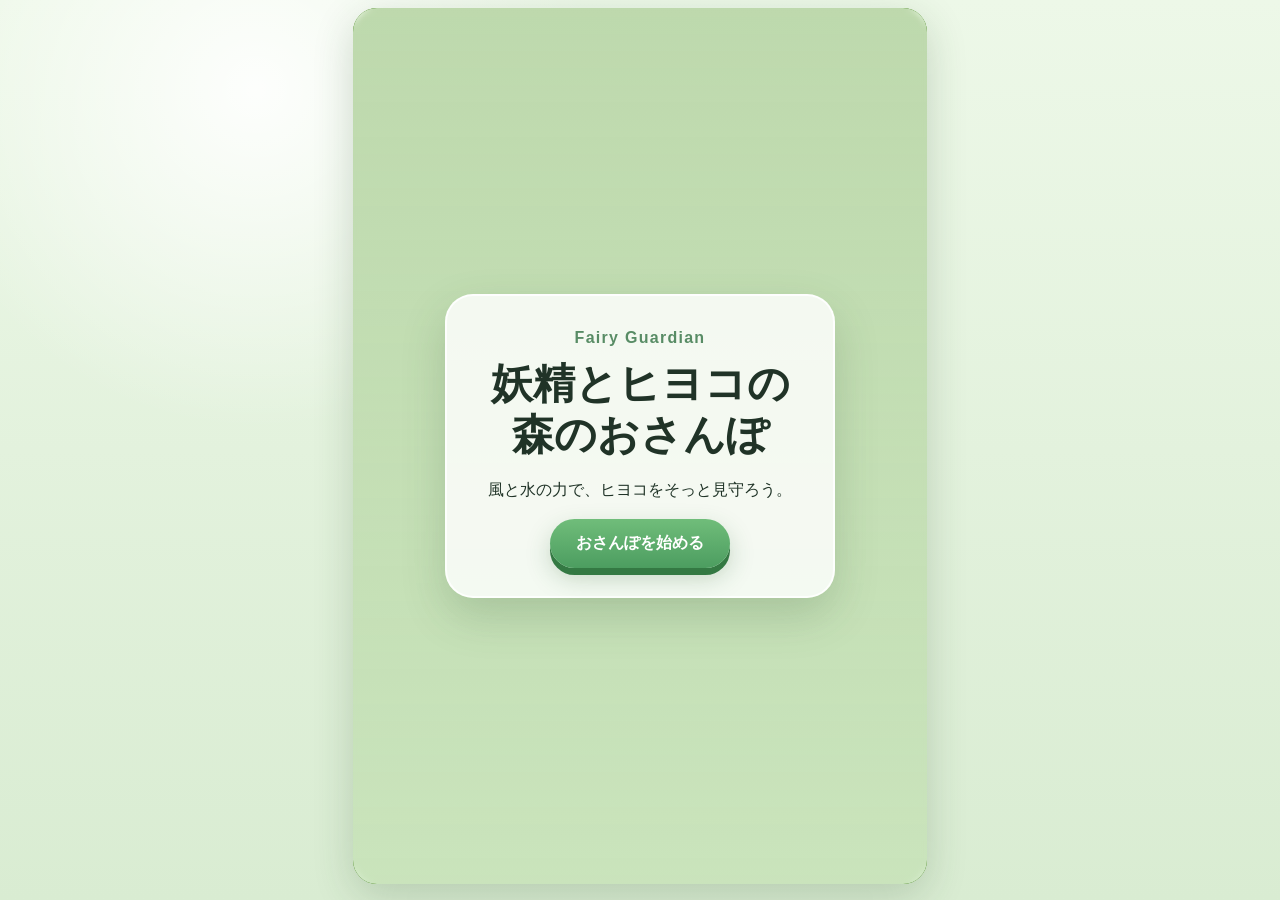
==== single-file.html @ f610ebe2 "Add files via upload" ====
<!doctype html>
<html lang="ja">
<head>
  <meta charset="utf-8" />
  <meta name="viewport" content="width=device-width, initial-scale=1, viewport-fit=cover, user-scalable=no" />
  <meta name="theme-color" content="#dff3d2" />
  <title>Fairy Guardian v3.0.0</title>
  <style>
:root {
  color-scheme: light;
  font-family: ui-rounded, "Hiragino Maru Gothic ProN", "Yu Gothic", sans-serif;
  background: #edf6e8;
  color: #203327;
  touch-action: none;
}

* { box-sizing: border-box; }
html, body { margin: 0; min-height: 100%; overflow: hidden; }
body {
  min-height: 100svh;
  display: grid;
  place-items: center;
  background:
    radial-gradient(circle at 20% 10%, rgba(255,255,255,.9), transparent 26%),
    linear-gradient(#edf8e8, #d9ecd2);
}
button { font: inherit; -webkit-tap-highlight-color: transparent; }

.app-shell {
  width: min(100vw, 590px);
  height: 100svh;
  display: grid;
  grid-template-rows: minmax(0, 1fr) auto;
  gap: 8px;
  padding: max(8px, env(safe-area-inset-top)) 8px max(8px, env(safe-area-inset-bottom));
}

.game-frame {
  position: relative;
  min-height: 0;
  overflow: hidden;
  border-radius: 24px;
  background: #7dab5f;
  box-shadow: 0 12px 40px rgba(39,74,40,.2);
}

canvas {
  display: block;
  width: 100%;
  height: 100%;
  object-fit: contain;
  background: #7aaa5c;
}

.screen-overlay {
  position: absolute;
  inset: 0;
  display: grid;
  place-items: center;
  padding: 24px;
  background: linear-gradient(rgba(239,251,232,.58), rgba(224,244,215,.78));
  backdrop-filter: blur(3px);
}

.title-card {
  width: min(100%, 390px);
  padding: 28px 24px;
  text-align: center;
  border: 2px solid rgba(255,255,255,.9);
  border-radius: 28px;
  background: rgba(255,255,255,.82);
  box-shadow: 0 18px 45px rgba(46,78,47,.2);
}
.eyebrow { margin: 0 0 8px; color: #588c65; font-weight: 800; letter-spacing: .08em; }
h1 { margin: 0 0 14px; font-size: clamp(28px, 8vw, 42px); line-height: 1.2; }
.title-card p { line-height: 1.7; }
.primary-button {
  border: 0;
  border-radius: 999px;
  padding: 14px 26px;
  color: white;
  font-weight: 900;
  background: linear-gradient(#70bd7a, #4c9d60);
  box-shadow: 0 7px 0 #347943, 0 10px 25px rgba(43,105,55,.25);
}
.primary-button:active { transform: translateY(4px); box-shadow: 0 3px 0 #347943; }

.hud {
  position: absolute;
  top: 10px;
  left: 10px;
  right: 10px;
  display: grid;
  grid-template-columns: 1fr auto auto;
  gap: 8px;
  pointer-events: none;
}
.hud > div {
  min-width: 0;
  padding: 7px 11px;
  border: 2px solid rgba(30,50,35,.72);
  border-radius: 14px;
  background: rgba(255,255,255,.82);
  box-shadow: 0 3px 0 rgba(30,50,35,.18);
}
.hud-label { margin-right: 5px; font-size: 12px; font-weight: 900; color: #56705d; }
.hud-label.plus { color: #27865b; }
.hud-label.minus { color: #b64f5d; }
.hidden { display: none !important; }

.controls {
  display: grid;
  grid-template-columns: 152px minmax(0, 1fr);
  align-items: center;
  gap: 12px;
  padding: 10px 12px;
  border: 1px solid rgba(77,110,71,.2);
  border-radius: 22px;
  background: rgba(255,255,255,.76);
  box-shadow: 0 8px 24px rgba(52,83,52,.12);
}

.stick {
  position: relative;
  width: 138px;
  aspect-ratio: 1;
  border-radius: 50%;
  touch-action: none;
  user-select: none;
}
.stick-ring {
  position: absolute;
  inset: 9px;
  border: 4px solid rgba(51,76,56,.72);
  border-radius: 50%;
  background: radial-gradient(circle, rgba(255,255,255,.9), rgba(203,225,199,.82));
  box-shadow: inset 0 4px 12px rgba(57,86,57,.14);
}
.stick-knob {
  position: absolute;
  width: 60px;
  height: 60px;
  left: 39px;
  top: 39px;
  border: 3px solid #304c37;
  border-radius: 50%;
  background: linear-gradient(#fff, #cfe4ca);
  box-shadow: 0 5px 12px rgba(43,70,48,.25);
  transform: translate(0,0);
}

.action-grid {
  display: grid;
  grid-template-columns: repeat(2, minmax(0, 1fr));
  gap: 9px;
}
.action-button {
  min-height: 62px;
  border: 3px solid #2c4733;
  border-radius: 18px;
  color: #233629;
  font-size: 13px;
  font-weight: 900;
  box-shadow: 0 5px 0 rgba(42,65,47,.25);
}
.action-button .symbol { display: block; font-size: 21px; line-height: 1; margin-bottom: 3px; }
.action-button:active { transform: translateY(3px); box-shadow: 0 2px 0 rgba(42,65,47,.25); }
.action-button.wind { background: linear-gradient(135deg, #f8fff2, #aee7af); }
.action-button.water { background: linear-gradient(135deg, #effcff, #75c8ff); }
.action-button.chick { background: linear-gradient(135deg, #fffceb, #ffe17b); }

@media (max-height: 700px) {
  .app-shell { gap: 4px; }
  .controls { grid-template-columns: 120px 1fr; padding: 6px 8px; }
  .stick { width: 112px; }
  .stick-knob { width: 48px; height: 48px; left: 32px; top: 32px; }
  .action-button { min-height: 50px; }
}

</style>
</head>
<body>
  <main class="app-shell">
    <section class="game-frame" aria-label="Fairy Guardian game">
      <canvas id="gameCanvas" width="540" height="960"></canvas>

      <div id="titleScreen" class="screen-overlay">
        <div class="title-card">
          <p class="eyebrow">Fairy Guardian</p>
          <h1>妖精とヒヨコの<br>森のおさんぽ</h1>
          <p>風と水の力で、ヒヨコをそっと見守ろう。</p>
          <button id="startButton" class="primary-button" type="button">おさんぽを始める</button>
        </div>
      </div>

      <div id="hud" class="hud hidden" aria-live="polite">
        <div><span class="hud-label">距離</span><strong id="distanceText">0 m</strong></div>
        <div><span class="hud-label plus">＋</span><strong id="plusScore">0</strong></div>
        <div><span class="hud-label minus">－</span><strong id="minusScore">0</strong></div>
      </div>
    </section>

    <section id="controls" class="controls hidden" aria-label="操作パネル">
      <div id="stick" class="stick" aria-label="8方向移動スティック">
        <div class="stick-ring"></div>
        <div id="stickKnob" class="stick-knob"></div>
      </div>

      <div class="action-grid">
        <button id="windButton" class="action-button wind" type="button">
          <span class="symbol">○</span><span>風・上</span>
        </button>
        <button id="waterButton" class="action-button water" type="button">
          <span class="symbol">●</span><span>水・上</span>
        </button>
        <button id="chickLeftButton" class="action-button chick" type="button">
          <span class="symbol">🐥←</span><span>ヒヨコ左</span>
        </button>
        <button id="chickRightButton" class="action-button chick" type="button">
          <span class="symbol">🐥→</span><span>ヒヨコ右</span>
        </button>
      </div>
    </section>
  </main>

  <script>
class InputController {
  constructor(stick, knob) {
    this.stick = stick;
    this.knob = knob;
    this.vector = { x: 0, y: 0 };
    this.pointerId = null;
    this.maxRadius = 42;
    this.keys = new Set();
    this.bind();
  }

  bind() {
    this.stick.addEventListener('pointerdown', (e) => {
      this.pointerId = e.pointerId;
      this.stick.setPointerCapture(e.pointerId);
      this.updatePointer(e);
    });
    this.stick.addEventListener('pointermove', (e) => {
      if (e.pointerId === this.pointerId) this.updatePointer(e);
    });
    const end = (e) => {
      if (e.pointerId !== this.pointerId) return;
      this.pointerId = null;
      this.vector.x = 0;
      this.vector.y = 0;
      this.knob.style.transform = 'translate(0px, 0px)';
    };
    this.stick.addEventListener('pointerup', end);
    this.stick.addEventListener('pointercancel', end);

    window.addEventListener('keydown', (e) => this.keys.add(e.key));
    window.addEventListener('keyup', (e) => this.keys.delete(e.key));
  }

  updatePointer(e) {
    const rect = this.stick.getBoundingClientRect();
    const cx = rect.left + rect.width / 2;
    const cy = rect.top + rect.height / 2;
    let dx = e.clientX - cx;
    let dy = e.clientY - cy;
    const length = Math.hypot(dx, dy);
    const max = rect.width * 0.31;
    if (length > max) {
      dx = dx / length * max;
      dy = dy / length * max;
    }
    const nx = dx / max;
    const ny = dy / max;
    const dead = 0.18;
    if (Math.hypot(nx, ny) < dead) {
      this.vector.x = 0;
      this.vector.y = 0;
    } else {
      const angle = Math.atan2(ny, nx);
      const step = Math.PI / 4;
      const snapped = Math.round(angle / step) * step;
      this.vector.x = Math.cos(snapped);
      this.vector.y = Math.sin(snapped);
    }
    this.knob.style.transform = `translate(${dx}px, ${dy}px)`;
  }

  getVector() {
    let x = this.vector.x;
    let y = this.vector.y;
    if (this.keys.has('ArrowLeft') || this.keys.has('a')) x -= 1;
    if (this.keys.has('ArrowRight') || this.keys.has('d')) x += 1;
    if (this.keys.has('ArrowUp') || this.keys.has('w')) y -= 1;
    if (this.keys.has('ArrowDown') || this.keys.has('s')) y += 1;
    const length = Math.hypot(x, y);
    return length > 1 ? { x: x / length, y: y / length } : { x, y };
  }
}

class Stage {
  constructor(width, height) {
    this.width = width;
    this.height = height;
    this.offset = 0;
    this.speed = 44;
    this.patches = this.createPatches();
  }

  createPatches() {
    const patches = [];
    let seed = 1337;
    const rnd = () => {
      seed = (seed * 16807) % 2147483647;
      return (seed - 1) / 2147483646;
    };
    for (let i = 0; i < 110; i++) {
      patches.push({
        x: rnd() * this.width,
        y: rnd() * (this.height + 220),
        r: 10 + rnd() * 34,
        type: rnd(),
        phase: rnd() * Math.PI * 2
      });
    }
    return patches;
  }

  update(dt) { this.offset = (this.offset + this.speed * dt) % (this.height + 220); }

  draw(ctx, time) {
    ctx.fillStyle = '#7ca85d';
    ctx.fillRect(0, 0, this.width, this.height);

    const bg = ctx.createLinearGradient(0, 0, this.width, this.height);
    bg.addColorStop(0, 'rgba(190,215,130,.18)');
    bg.addColorStop(.5, 'rgba(42,108,52,.06)');
    bg.addColorStop(1, 'rgba(230,220,135,.11)');
    ctx.fillStyle = bg;
    ctx.fillRect(0, 0, this.width, this.height);

    for (const p of this.patches) {
      let y = (p.y + this.offset) % (this.height + 220) - 110;
      if (p.type < .42) {
        ctx.fillStyle = p.type < .2 ? 'rgba(91,137,67,.24)' : 'rgba(190,180,96,.15)';
        ctx.beginPath(); ctx.ellipse(p.x, y, p.r * 1.4, p.r, p.phase, 0, Math.PI*2); ctx.fill();
      } else if (p.type < .76) {
        ctx.strokeStyle = 'rgba(39,104,47,.43)';
        ctx.lineWidth = 1.6;
        ctx.beginPath();
        ctx.moveTo(p.x, y + 4); ctx.quadraticCurveTo(p.x - 4, y - 5, p.x - 2, y - 10);
        ctx.moveTo(p.x + 2, y + 4); ctx.quadraticCurveTo(p.x + 7, y - 3, p.x + 6, y - 9);
        ctx.stroke();
      } else if (p.type < .9) {
        ctx.fillStyle = 'rgba(110,105,82,.42)';
        ctx.beginPath(); ctx.ellipse(p.x, y, 3 + p.r*.08, 2 + p.r*.05, p.phase, 0, Math.PI*2); ctx.fill();
      } else {
        const sway = Math.sin(time * 2 + p.phase) * 1.5;
        ctx.fillStyle = '#f6df75';
        ctx.beginPath(); ctx.arc(p.x + sway, y, 2.5, 0, Math.PI*2); ctx.fill();
        ctx.fillStyle = 'rgba(255,255,255,.75)';
        ctx.beginPath(); ctx.arc(p.x - 3 + sway, y, 2.2, 0, Math.PI*2); ctx.arc(p.x + 3 + sway, y, 2.2, 0, Math.PI*2); ctx.fill();
      }
    }
  }
}

class Fairy {
  constructor(width, height) {
    this.x = width * 0.5;
    this.y = height * 0.62;
    this.speed = 300;
    this.radius = 24;
  }

  update(dt, input, width, height) {
    this.x += input.x * this.speed * dt;
    this.y += input.y * this.speed * dt;
    this.x = Math.max(34, Math.min(width - 34, this.x));
    this.y = Math.max(95, Math.min(height - 52, this.y));
  }

  draw(ctx, time) {
    const flap = Math.sin(time * 9) * 0.12;
    ctx.save();
    ctx.translate(this.x, this.y);

    // Four translucent rainbow wings.
    const wing = (side, upper) => {
      ctx.save();
      ctx.scale(side, 1);
      ctx.rotate((upper ? -0.42 : 0.42) + flap * side * (upper ? 1 : -1));
      const g = ctx.createLinearGradient(0, -28, 55, 28);
      g.addColorStop(0, 'rgba(255,120,160,.42)');
      g.addColorStop(.18, 'rgba(255,190,90,.38)');
      g.addColorStop(.36, 'rgba(255,245,120,.35)');
      g.addColorStop(.54, 'rgba(100,220,150,.34)');
      g.addColorStop(.72, 'rgba(100,190,255,.36)');
      g.addColorStop(.86, 'rgba(150,125,255,.34)');
      g.addColorStop(1, 'rgba(230,130,245,.34)');
      ctx.fillStyle = g;
      ctx.beginPath();
      ctx.moveTo(5, 0);
      ctx.bezierCurveTo(20, upper ? -33 : 33, 53, upper ? -34 : 34, 50, 0);
      ctx.bezierCurveTo(45, upper ? 20 : -20, 21, upper ? 24 : -24, 5, 0);
      ctx.fill();
      ctx.strokeStyle = 'rgba(255,255,255,.62)';
      ctx.lineWidth = 1.5;
      ctx.stroke();
      ctx.strokeStyle = 'rgba(126,114,210,.25)';
      ctx.beginPath();
      ctx.moveTo(9, 0);
      ctx.quadraticCurveTo(28, upper ? -10 : 10, 45, upper ? -2 : 2);
      ctx.moveTo(14, upper ? -5 : 5);
      ctx.quadraticCurveTo(26, upper ? -20 : 20, 39, upper ? -22 : 22);
      ctx.stroke();
      ctx.restore();
    };
    wing(-1, true); wing(1, true); wing(-1, false); wing(1, false);

    // Human-shaped fairy.
    ctx.lineCap = 'round';
    ctx.strokeStyle = '#2c2730';
    ctx.lineWidth = 4;
    ctx.fillStyle = '#ffd8bd';
    ctx.beginPath(); ctx.arc(0, -22, 12, 0, Math.PI * 2); ctx.fill(); ctx.stroke();
    ctx.fillStyle = '#e6b85d';
    ctx.beginPath();
    ctx.arc(-2, -25, 13, Math.PI, Math.PI * 2);
    ctx.quadraticCurveTo(13, -20, 9, -9);
    ctx.quadraticCurveTo(3, -15, -9, -10);
    ctx.closePath(); ctx.fill(); ctx.stroke();
    ctx.fillStyle = '#4b362e';
    ctx.beginPath(); ctx.arc(-4, -21, 1.4, 0, Math.PI*2); ctx.arc(4, -21, 1.4, 0, Math.PI*2); ctx.fill();
    ctx.strokeStyle = '#2c2730';
    ctx.beginPath(); ctx.moveTo(-1, -18); ctx.quadraticCurveTo(0, -16, 2, -18); ctx.stroke();

    ctx.fillStyle = '#f2a9cf';
    ctx.beginPath();
    ctx.moveTo(-9, -8); ctx.lineTo(9, -8); ctx.lineTo(15, 19); ctx.lineTo(-15, 19); ctx.closePath();
    ctx.fill(); ctx.stroke();
    ctx.strokeStyle = '#2c2730';
    ctx.beginPath(); ctx.moveTo(-8, 0); ctx.lineTo(-19, 9); ctx.moveTo(8, 0); ctx.lineTo(19, 9); ctx.stroke();
    ctx.beginPath(); ctx.moveTo(-6, 19); ctx.lineTo(-8, 32); ctx.moveTo(6, 19); ctx.lineTo(8, 32); ctx.stroke();

    for (let i = 0; i < 4; i++) {
      const a = time * 2 + i * Math.PI / 2;
      ctx.fillStyle = `rgba(255,255,255,${0.35 + 0.25 * Math.sin(time * 5 + i)})`;
      ctx.beginPath(); ctx.arc(Math.cos(a) * 30, Math.sin(a) * 24, 2.2, 0, Math.PI*2); ctx.fill();
    }
    ctx.restore();
  }
}

class Chick {
  constructor(width, height) {
    this.lanes = [width * 0.25, width * 0.5, width * 0.75];
    this.lane = 1;
    this.targetX = this.lanes[this.lane];
    this.x = this.targetX;
    this.y = height * 0.82;
    this.wander = 0;
  }

  guide(direction) {
    this.lane = Math.max(0, Math.min(2, this.lane + direction));
    this.targetX = this.lanes[this.lane];
  }

  update(dt, time) {
    const desire = this.targetX + Math.sin(time * 1.7) * 8 + Math.sin(time * 0.63) * 5;
    this.x += (desire - this.x) * Math.min(1, dt * 1.6);
    this.y += Math.sin(time * 3.1) * 2.5 * dt;
  }

  draw(ctx, time) {
    const bob = Math.abs(Math.sin(time * 5)) * 3;
    const step = Math.sin(time * 8) * 3;
    ctx.save();
    ctx.translate(this.x, this.y - bob);
    ctx.strokeStyle = '#2d2b21';
    ctx.lineWidth = 4;
    ctx.lineJoin = 'round';
    ctx.fillStyle = '#ffd94d';
    ctx.beginPath(); ctx.ellipse(0, 5, 17, 20, 0, 0, Math.PI*2); ctx.fill(); ctx.stroke();
    ctx.beginPath(); ctx.arc(0, -12, 14, 0, Math.PI*2); ctx.fill(); ctx.stroke();
    ctx.fillStyle = '#2d2b21';
    ctx.beginPath(); ctx.arc(-4, -14, 1.7, 0, Math.PI*2); ctx.arc(4, -14, 1.7, 0, Math.PI*2); ctx.fill();
    ctx.fillStyle = '#f1a438';
    ctx.beginPath(); ctx.moveTo(0, -9); ctx.lineTo(-5, -5); ctx.lineTo(5, -5); ctx.closePath(); ctx.fill(); ctx.stroke();
    ctx.strokeStyle = '#d98b22'; ctx.lineWidth = 3;
    ctx.beginPath(); ctx.moveTo(-6, 23); ctx.lineTo(-8 + step, 28); ctx.moveTo(6, 23); ctx.lineTo(8 - step, 28); ctx.stroke();
    ctx.restore();
  }
}


class Game {
  constructor(canvas, input, hud) {
    this.canvas = canvas;
    this.ctx = canvas.getContext('2d');
    this.input = input;
    this.hud = hud;
    this.width = canvas.width;
    this.height = canvas.height;
    this.running = false;
    this.lastTime = 0;
    this.elapsed = 0;
    this.distance = 0;
    this.plus = 0;
    this.minus = 0;
    this.effects = [];
    this.stage = new Stage(this.width, this.height);
    this.fairy = new Fairy(this.width, this.height);
    this.chick = new Chick(this.width, this.height);
    this.loop = this.loop.bind(this);
  }

  start() {
    this.running = true;
    this.lastTime = performance.now();
    requestAnimationFrame(this.loop);
  }

  guideChick(direction) { this.chick.guide(direction); }

  cast(kind) {
    if (!this.running) return;
    const isWater = kind === 'water';
    this.effects.push({
      x: this.fairy.x,
      y: this.fairy.y - 16,
      age: 0,
      life: .65,
      kind: isWater ? 'water' : 'wind'
    });
  }

  update(dt) {
    this.elapsed += dt;
    this.distance += dt * 5;
    this.stage.update(dt);
    this.fairy.update(dt, this.input.getVector(), this.width, this.height);
    this.chick.update(dt, this.elapsed);
    for (const e of this.effects) {
      e.age += dt;
      e.y -= dt * 220;
    }
    this.effects = this.effects.filter(e => e.age < e.life);
    this.hud.distance.textContent = `${Math.floor(this.distance)} m`;
    this.hud.plus.textContent = this.plus;
    this.hud.minus.textContent = this.minus;
  }

  drawEffect(e) {
    const ctx = this.ctx;
    const t = e.age / e.life;
    ctx.save();
    ctx.globalAlpha = 1 - t * .7;
    ctx.translate(e.x, e.y);
    if (e.kind === 'wind') {
      const r = 17 + t * 8;
      const g = ctx.createRadialGradient(-5, -6, 2, 0, 0, r);
      g.addColorStop(0, 'rgba(255,255,255,.95)');
      g.addColorStop(.45, 'rgba(197,255,210,.75)');
      g.addColorStop(1, 'rgba(115,226,160,.08)');
      ctx.fillStyle = g;
      ctx.beginPath(); ctx.arc(0, 0, r, 0, Math.PI*2); ctx.fill();
      ctx.strokeStyle = 'rgba(235,255,238,.8)'; ctx.lineWidth = 3;
      ctx.beginPath(); ctx.arc(0, 0, r * .72, 0, Math.PI*2); ctx.stroke();
    } else {
      const r = 16 + t * 5;
      const g = ctx.createRadialGradient(-6, -7, 2, 0, 0, r);
      g.addColorStop(0, 'rgba(255,255,255,1)');
      g.addColorStop(.25, 'rgba(89,196,255,.98)');
      g.addColorStop(.72, 'rgba(0,116,235,.88)');
      g.addColorStop(1, 'rgba(0,73,180,.35)');
      ctx.fillStyle = g;
      ctx.beginPath(); ctx.arc(0, 0, r, 0, Math.PI*2); ctx.fill();
      ctx.fillStyle = 'rgba(255,255,255,.78)';
      ctx.beginPath(); ctx.ellipse(-6, -7, 5, 3, -.5, 0, Math.PI*2); ctx.fill();
    }
    ctx.restore();
  }

  draw() {
    this.stage.draw(this.ctx, this.elapsed);
    this.chick.draw(this.ctx, this.elapsed);
    for (const e of this.effects) this.drawEffect(e);
    this.fairy.draw(this.ctx, this.elapsed);
  }

  loop(now) {
    if (!this.running) return;
    const dt = Math.min(.033, (now - this.lastTime) / 1000);
    this.lastTime = now;
    this.update(dt);
    this.draw();
    requestAnimationFrame(this.loop);
  }
}


const canvas = document.querySelector('#gameCanvas');
const titleScreen = document.querySelector('#titleScreen');
const startButton = document.querySelector('#startButton');
const controls = document.querySelector('#controls');
const hudElement = document.querySelector('#hud');

const input = new InputController(
  document.querySelector('#stick'),
  document.querySelector('#stickKnob')
);

const game = new Game(canvas, input, {
  distance: document.querySelector('#distanceText'),
  plus: document.querySelector('#plusScore'),
  minus: document.querySelector('#minusScore')
});

startButton.addEventListener('click', () => {
  titleScreen.classList.add('hidden');
  controls.classList.remove('hidden');
  hudElement.classList.remove('hidden');
  game.start();
});

document.querySelector('#windButton').addEventListener('pointerdown', (e) => {
  e.preventDefault();
  game.cast('wind');
});
document.querySelector('#waterButton').addEventListener('pointerdown', (e) => {
  e.preventDefault();
  game.cast('water');
});
document.querySelector('#chickLeftButton').addEventListener('pointerdown', (e) => {
  e.preventDefault();
  game.guideChick(-1);
});
document.querySelector('#chickRightButton').addEventListener('pointerdown', (e) => {
  e.preventDefault();
  game.guideChick(1);
});

window.addEventListener('keydown', (e) => {
  if (e.key === 'j') game.cast('wind');
  if (e.key === 'k') game.cast('water');
  if (e.key === 'q') game.guideChick(-1);
  if (e.key === 'e') game.guideChick(1);
});
</script>
</body>
</html>
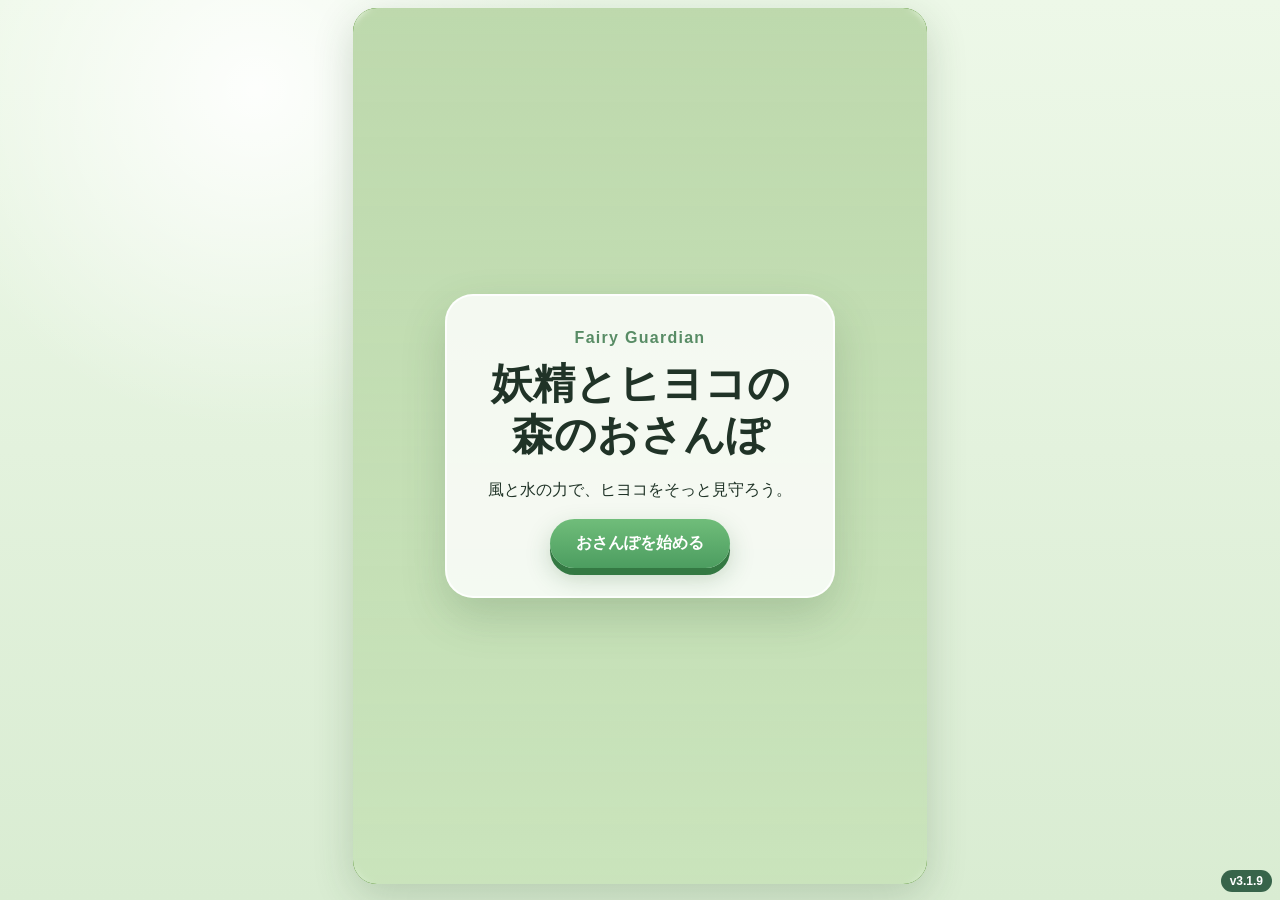
==== commit 67b314de: "Add files via upload" ====
--- a/single-file.html
+++ b/single-file.html
@@ -2,9 +2,12 @@
 <html lang="ja">
 <head>
   <meta charset="utf-8" />
+  <meta http-equiv="Cache-Control" content="no-cache, no-store, must-revalidate" />
+  <meta http-equiv="Pragma" content="no-cache" />
+  <meta http-equiv="Expires" content="0" />
   <meta name="viewport" content="width=device-width, initial-scale=1, viewport-fit=cover, user-scalable=no" />
   <meta name="theme-color" content="#dff3d2" />
-  <title>Fairy Guardian v3.0.0</title>
+  <title>Fairy Guardian v3.1.9</title>
   <style>
 :root {
   color-scheme: light;
@@ -155,6 +158,9 @@
   gap: 9px;
 }
 .action-button {
+  --charge: 0;
+  position: relative;
+  overflow: hidden;
   min-height: 62px;
   border: 3px solid #2c4733;
   border-radius: 18px;
@@ -163,7 +169,19 @@
   font-weight: 900;
   box-shadow: 0 5px 0 rgba(42,65,47,.25);
 }
+.action-button::before {
+  content: '';
+  position: absolute;
+  inset: auto 0 0 0;
+  height: calc(var(--charge) * 100%);
+  background: rgba(255,255,255,.42);
+  pointer-events: none;
+  transition: height .04s linear;
+}
+.action-button > span { position: relative; z-index: 1; }
 .action-button .symbol { display: block; font-size: 21px; line-height: 1; margin-bottom: 3px; }
+.action-button.wind.charging { box-shadow: 0 0 18px rgba(126,255,169,.9), 0 5px 0 rgba(42,65,47,.25); }
+.action-button.water.charging { box-shadow: 0 0 20px rgba(70,183,255,.95), 0 5px 0 rgba(42,65,47,.25); }
 .action-button:active { transform: translateY(3px); box-shadow: 0 2px 0 rgba(42,65,47,.25); }
 .action-button.wind { background: linear-gradient(135deg, #f8fff2, #aee7af); }
 .action-button.water { background: linear-gradient(135deg, #effcff, #75c8ff); }
@@ -208,10 +226,10 @@
 
       <div class="action-grid">
         <button id="windButton" class="action-button wind" type="button">
-          <span class="symbol">○</span><span>風・上</span>
+          <span class="symbol">○</span><span>風</span>
         </button>
         <button id="waterButton" class="action-button water" type="button">
-          <span class="symbol">●</span><span>水・上</span>
+          <span class="symbol">●</span><span>水</span>
         </button>
         <button id="chickLeftButton" class="action-button chick" type="button">
           <span class="symbol">🐥←</span><span>ヒヨコ左</span>
@@ -298,159 +316,283 @@
   }
 }
 
+
 class Stage {
   constructor(width, height) {
     this.width = width;
     this.height = height;
     this.offset = 0;
-    this.speed = 44;
+    this.speed = 42;
     this.patches = this.createPatches();
   }
 
   createPatches() {
     const patches = [];
-    let seed = 1337;
+    let seed = 20260805;
     const rnd = () => {
       seed = (seed * 16807) % 2147483647;
       return (seed - 1) / 2147483646;
     };
-    for (let i = 0; i < 110; i++) {
+    for (let i = 0; i < 155; i++) {
       patches.push({
         x: rnd() * this.width,
-        y: rnd() * (this.height + 220),
-        r: 10 + rnd() * 34,
+        y: rnd() * (this.height + 260),
+        size: 7 + rnd() * 30,
         type: rnd(),
-        phase: rnd() * Math.PI * 2
+        phase: rnd() * Math.PI * 2,
+        tone: rnd()
       });
     }
     return patches;
   }
 
-  update(dt) { this.offset = (this.offset + this.speed * dt) % (this.height + 220); }
+  update(dt) {
+    this.offset = (this.offset + this.speed * dt) % (this.height + 260);
+  }
 
   draw(ctx, time) {
-    ctx.fillStyle = '#7ca85d';
+    const base = ctx.createLinearGradient(0, 0, this.width, this.height);
+    base.addColorStop(0, '#89b86a');
+    base.addColorStop(.5, '#78a85a');
+    base.addColorStop(1, '#6f9e52');
+    ctx.fillStyle = base;
     ctx.fillRect(0, 0, this.width, this.height);
 
-    const bg = ctx.createLinearGradient(0, 0, this.width, this.height);
-    bg.addColorStop(0, 'rgba(190,215,130,.18)');
-    bg.addColorStop(.5, 'rgba(42,108,52,.06)');
-    bg.addColorStop(1, 'rgba(230,220,135,.11)');
-    ctx.fillStyle = bg;
+    // Broad, soft patches make the meadow less tiled.
+    for (const p of this.patches) {
+      const y = (p.y + this.offset) % (this.height + 260) - 130;
+      if (p.type < .28) {
+        ctx.fillStyle = p.tone < .5 ? 'rgba(189,213,126,.13)' : 'rgba(45,111,54,.11)';
+        ctx.beginPath();
+        ctx.ellipse(p.x, y, p.size * 1.8, p.size, p.phase, 0, Math.PI * 2);
+        ctx.fill();
+      } else if (p.type < .68) {
+        const sway = Math.sin(time * 1.7 + p.phase) * 1.5;
+        ctx.strokeStyle = p.tone < .5 ? 'rgba(38,105,48,.44)' : 'rgba(73,130,58,.5)';
+        ctx.lineWidth = 1.25 + p.tone;
+        ctx.beginPath();
+        ctx.moveTo(p.x, y + 5);
+        ctx.quadraticCurveTo(p.x - 5 + sway, y - 3, p.x - 2 + sway, y - 11);
+        ctx.moveTo(p.x + 1, y + 5);
+        ctx.quadraticCurveTo(p.x + 7 + sway, y - 1, p.x + 5 + sway, y - 9);
+        ctx.moveTo(p.x - 2, y + 5);
+        ctx.quadraticCurveTo(p.x + sway, y - 5, p.x + 1 + sway, y - 15);
+        ctx.stroke();
+      } else if (p.type < .83) {
+        ctx.fillStyle = p.tone < .55 ? 'rgba(104,103,78,.38)' : 'rgba(150,132,83,.28)';
+        ctx.beginPath(); ctx.ellipse(p.x, y, 3 + p.size * .12, 2 + p.size * .07, p.phase, 0, Math.PI * 2); ctx.fill();
+      } else if (p.type < .94) {
+        const sway = Math.sin(time * 2 + p.phase) * 1.4;
+        const petals = p.tone < .5 ? '#fff7d7' : '#f6c4df';
+        ctx.fillStyle = petals;
+        for (let i = 0; i < 4; i++) {
+          const a = i * Math.PI / 2;
+          ctx.beginPath(); ctx.arc(p.x + sway + Math.cos(a) * 3, y + Math.sin(a) * 3, 2, 0, Math.PI * 2); ctx.fill();
+        }
+        ctx.fillStyle = '#f4d661'; ctx.beginPath(); ctx.arc(p.x + sway, y, 1.7, 0, Math.PI * 2); ctx.fill();
+      } else {
+        // Clover-like accent.
+        ctx.fillStyle = 'rgba(39,128,57,.62)';
+        ctx.beginPath();
+        ctx.arc(p.x - 3, y, 3.5, 0, Math.PI * 2);
+        ctx.arc(p.x + 3, y, 3.5, 0, Math.PI * 2);
+        ctx.arc(p.x, y - 3, 3.5, 0, Math.PI * 2);
+        ctx.fill();
+      }
+    }
+
+    // A faint moving light veil gives depth without looking like a pattern.
+    const light = ctx.createLinearGradient(0, 0, this.width, 0);
+    light.addColorStop(0, 'rgba(255,255,220,.02)');
+    light.addColorStop(.45, 'rgba(255,255,220,.09)');
+    light.addColorStop(1, 'rgba(255,255,220,.02)');
+    ctx.fillStyle = light;
     ctx.fillRect(0, 0, this.width, this.height);
-
-    for (const p of this.patches) {
-      let y = (p.y + this.offset) % (this.height + 220) - 110;
-      if (p.type < .42) {
-        ctx.fillStyle = p.type < .2 ? 'rgba(91,137,67,.24)' : 'rgba(190,180,96,.15)';
-        ctx.beginPath(); ctx.ellipse(p.x, y, p.r * 1.4, p.r, p.phase, 0, Math.PI*2); ctx.fill();
-      } else if (p.type < .76) {
-        ctx.strokeStyle = 'rgba(39,104,47,.43)';
-        ctx.lineWidth = 1.6;
-        ctx.beginPath();
-        ctx.moveTo(p.x, y + 4); ctx.quadraticCurveTo(p.x - 4, y - 5, p.x - 2, y - 10);
-        ctx.moveTo(p.x + 2, y + 4); ctx.quadraticCurveTo(p.x + 7, y - 3, p.x + 6, y - 9);
-        ctx.stroke();
-      } else if (p.type < .9) {
-        ctx.fillStyle = 'rgba(110,105,82,.42)';
-        ctx.beginPath(); ctx.ellipse(p.x, y, 3 + p.r*.08, 2 + p.r*.05, p.phase, 0, Math.PI*2); ctx.fill();
-      } else {
-        const sway = Math.sin(time * 2 + p.phase) * 1.5;
-        ctx.fillStyle = '#f6df75';
-        ctx.beginPath(); ctx.arc(p.x + sway, y, 2.5, 0, Math.PI*2); ctx.fill();
-        ctx.fillStyle = 'rgba(255,255,255,.75)';
-        ctx.beginPath(); ctx.arc(p.x - 3 + sway, y, 2.2, 0, Math.PI*2); ctx.arc(p.x + 3 + sway, y, 2.2, 0, Math.PI*2); ctx.fill();
-      }
-    }
-  }
-}
+  }
+}
+
 
 class Fairy {
   constructor(width, height) {
     this.x = width * 0.5;
     this.y = height * 0.62;
     this.speed = 300;
-    this.radius = 24;
+    this.bank = 0;
   }
 
   update(dt, input, width, height) {
     this.x += input.x * this.speed * dt;
     this.y += input.y * this.speed * dt;
-    this.x = Math.max(34, Math.min(width - 34, this.x));
-    this.y = Math.max(95, Math.min(height - 52, this.y));
-  }
-
-  draw(ctx, time) {
-    const flap = Math.sin(time * 9) * 0.12;
+    this.x = Math.max(48, Math.min(width - 48, this.x));
+    this.y = Math.max(115, Math.min(height - 54, this.y));
+    this.bank += (input.x * 0.12 - this.bank) * Math.min(1, dt * 7);
+  }
+
+  drawWing(ctx, side, upper, time) {
+    const flap = Math.sin(time * 7.2 + (upper ? 0 : 0.65));
     ctx.save();
-    ctx.translate(this.x, this.y);
-
-    // Four translucent rainbow wings.
-    const wing = (side, upper) => {
-      ctx.save();
-      ctx.scale(side, 1);
-      ctx.rotate((upper ? -0.42 : 0.42) + flap * side * (upper ? 1 : -1));
-      const g = ctx.createLinearGradient(0, -28, 55, 28);
-      g.addColorStop(0, 'rgba(255,120,160,.42)');
-      g.addColorStop(.18, 'rgba(255,190,90,.38)');
-      g.addColorStop(.36, 'rgba(255,245,120,.35)');
-      g.addColorStop(.54, 'rgba(100,220,150,.34)');
-      g.addColorStop(.72, 'rgba(100,190,255,.36)');
-      g.addColorStop(.86, 'rgba(150,125,255,.34)');
-      g.addColorStop(1, 'rgba(230,130,245,.34)');
-      ctx.fillStyle = g;
-      ctx.beginPath();
-      ctx.moveTo(5, 0);
-      ctx.bezierCurveTo(20, upper ? -33 : 33, 53, upper ? -34 : 34, 50, 0);
-      ctx.bezierCurveTo(45, upper ? 20 : -20, 21, upper ? 24 : -24, 5, 0);
-      ctx.fill();
-      ctx.strokeStyle = 'rgba(255,255,255,.62)';
-      ctx.lineWidth = 1.5;
-      ctx.stroke();
-      ctx.strokeStyle = 'rgba(126,114,210,.25)';
-      ctx.beginPath();
-      ctx.moveTo(9, 0);
-      ctx.quadraticCurveTo(28, upper ? -10 : 10, 45, upper ? -2 : 2);
-      ctx.moveTo(14, upper ? -5 : 5);
-      ctx.quadraticCurveTo(26, upper ? -20 : 20, 39, upper ? -22 : 22);
-      ctx.stroke();
-      ctx.restore();
-    };
-    wing(-1, true); wing(1, true); wing(-1, false); wing(1, false);
-
-    // Human-shaped fairy.
+    ctx.scale(side, 1);
+    ctx.rotate((upper ? -0.42 : 0.48) + flap * (upper ? 0.12 : 0.09));
+
+    const tipX = upper ? 64 : 53;
+    const tipY = upper ? -14 : 13;
+    const grad = ctx.createLinearGradient(2, -35, tipX, 33);
+    const colors = [
+      ['rgba(255,118,168,.48)', 0], ['rgba(255,180,92,.45)', .16],
+      ['rgba(255,237,116,.42)', .31], ['rgba(102,224,153,.42)', .47],
+      ['rgba(83,193,255,.45)', .63], ['rgba(145,122,255,.43)', .81],
+      ['rgba(238,128,245,.44)', 1]
+    ];
+    colors.forEach(([c, p]) => grad.addColorStop(p, c));
+
+    ctx.fillStyle = grad;
+    ctx.beginPath();
+    ctx.moveTo(3, 0);
+    if (upper) {
+      ctx.bezierCurveTo(17, -35, 45, -48, 64, -20);
+      ctx.bezierCurveTo(73, -5, 55, 17, 30, 21);
+      ctx.bezierCurveTo(20, 22, 11, 13, 3, 0);
+    } else {
+      ctx.bezierCurveTo(14, 18, 38, 39, 55, 25);
+      ctx.bezierCurveTo(64, 17, 52, -2, 28, -13);
+      ctx.bezierCurveTo(17, -14, 9, -8, 3, 0);
+    }
+    ctx.closePath();
+    ctx.fill();
+
+    ctx.strokeStyle = 'rgba(255,255,255,.9)';
+    ctx.lineWidth = 1.7;
+    ctx.stroke();
+
+    ctx.strokeStyle = 'rgba(91,78,164,.23)';
+    ctx.lineWidth = 1.25;
+    ctx.beginPath();
+    ctx.moveTo(5, 0); ctx.quadraticCurveTo(28, upper ? -12 : 11, tipX - 5, tipY);
+    ctx.moveTo(13, upper ? -3 : 4); ctx.quadraticCurveTo(28, upper ? -31 : 27, tipX - 14, upper ? -31 : 23);
+    ctx.moveTo(16, upper ? 6 : -5); ctx.quadraticCurveTo(34, upper ? 15 : -14, tipX - 16, upper ? 10 : -7);
+    ctx.stroke();
+
+    for (let i = 0; i < 6; i++) {
+      const px = 17 + i * 7;
+      const py = (upper ? -1 : 1) * (7 + (i % 3) * 6);
+      const alpha = .22 + .38 * (.5 + .5 * Math.sin(time * 6 + i * 1.7));
+      ctx.fillStyle = `rgba(255,255,255,${alpha})`;
+      ctx.beginPath(); ctx.arc(px, py, i % 2 ? 1.5 : 2.1, 0, Math.PI * 2); ctx.fill();
+    }
+    ctx.restore();
+  }
+
+  draw(ctx, time, target = null) {
+    const hover = Math.sin(time * 3.2) * 2.4;
+    const targetAngle = target
+      ? Math.atan2(target.y - this.y, target.x - this.x) - Math.PI / 2
+      : 0;
+
+    ctx.save();
+    ctx.translate(this.x, this.y + hover);
+    ctx.rotate(targetAngle + this.bank);
+
+    // The wings are seen from behind, where their rainbow pattern is clearest.
+    this.drawWing(ctx, -1, true, time);
+    this.drawWing(ctx, 1, true, time);
+    this.drawWing(ctx, -1, false, time);
+    this.drawWing(ctx, 1, false, time);
+
     ctx.lineCap = 'round';
-    ctx.strokeStyle = '#2c2730';
+    ctx.lineJoin = 'round';
+
+    // Legs and slippers, pointing toward the chick.
+    ctx.strokeStyle = '#765042';
     ctx.lineWidth = 4;
-    ctx.fillStyle = '#ffd8bd';
-    ctx.beginPath(); ctx.arc(0, -22, 12, 0, Math.PI * 2); ctx.fill(); ctx.stroke();
-    ctx.fillStyle = '#e6b85d';
-    ctx.beginPath();
-    ctx.arc(-2, -25, 13, Math.PI, Math.PI * 2);
-    ctx.quadraticCurveTo(13, -20, 9, -9);
-    ctx.quadraticCurveTo(3, -15, -9, -10);
-    ctx.closePath(); ctx.fill(); ctx.stroke();
-    ctx.fillStyle = '#4b362e';
-    ctx.beginPath(); ctx.arc(-4, -21, 1.4, 0, Math.PI*2); ctx.arc(4, -21, 1.4, 0, Math.PI*2); ctx.fill();
-    ctx.strokeStyle = '#2c2730';
-    ctx.beginPath(); ctx.moveTo(-1, -18); ctx.quadraticCurveTo(0, -16, 2, -18); ctx.stroke();
-
-    ctx.fillStyle = '#f2a9cf';
-    ctx.beginPath();
-    ctx.moveTo(-9, -8); ctx.lineTo(9, -8); ctx.lineTo(15, 19); ctx.lineTo(-15, 19); ctx.closePath();
+    ctx.beginPath();
+    ctx.moveTo(-5, 20); ctx.lineTo(-7, 34);
+    ctx.moveTo(5, 20); ctx.lineTo(7, 34);
+    ctx.stroke();
+    ctx.fillStyle = '#d968a7';
+    ctx.beginPath();
+    ctx.ellipse(-8, 35, 5, 2.7, -.2, 0, Math.PI * 2);
+    ctx.ellipse(8, 35, 5, 2.7, .2, 0, Math.PI * 2);
+    ctx.fill();
+
+    // Back of the dress, with a small bow so the orientation is unmistakable.
+    ctx.strokeStyle = '#42313d';
+    ctx.lineWidth = 3.5;
+    const dressGrad = ctx.createLinearGradient(0, -7, 0, 24);
+    dressGrad.addColorStop(0, '#f8b8dd');
+    dressGrad.addColorStop(1, '#d96cac');
+    ctx.fillStyle = dressGrad;
+    ctx.beginPath();
+    ctx.moveTo(-10, -7); ctx.quadraticCurveTo(0, -12, 10, -7);
+    ctx.lineTo(16, 18);
+    ctx.quadraticCurveTo(10, 25, 0, 21);
+    ctx.quadraticCurveTo(-10, 25, -16, 18);
+    ctx.closePath();
     ctx.fill(); ctx.stroke();
-    ctx.strokeStyle = '#2c2730';
-    ctx.beginPath(); ctx.moveTo(-8, 0); ctx.lineTo(-19, 9); ctx.moveTo(8, 0); ctx.lineTo(19, 9); ctx.stroke();
-    ctx.beginPath(); ctx.moveTo(-6, 19); ctx.lineTo(-8, 32); ctx.moveTo(6, 19); ctx.lineTo(8, 32); ctx.stroke();
-
-    for (let i = 0; i < 4; i++) {
-      const a = time * 2 + i * Math.PI / 2;
-      ctx.fillStyle = `rgba(255,255,255,${0.35 + 0.25 * Math.sin(time * 5 + i)})`;
-      ctx.beginPath(); ctx.arc(Math.cos(a) * 30, Math.sin(a) * 24, 2.2, 0, Math.PI*2); ctx.fill();
+
+    ctx.fillStyle = '#f7d6ec';
+    ctx.beginPath();
+    ctx.ellipse(-5, -3, 6, 4, -.25, 0, Math.PI * 2);
+    ctx.ellipse(5, -3, 6, 4, .25, 0, Math.PI * 2);
+    ctx.fill();
+    ctx.fillStyle = '#bd5791';
+    ctx.beginPath(); ctx.arc(0, -3, 3.2, 0, Math.PI * 2); ctx.fill();
+
+    // Arms reach slightly toward the protected chick.
+    const armSwing = Math.sin(time * 4.2) * 1.4;
+    ctx.strokeStyle = '#765042';
+    ctx.lineWidth = 3.4;
+    ctx.beginPath();
+    ctx.moveTo(-9, 0); ctx.lineTo(-19, 10 + armSwing);
+    ctx.moveTo(9, 0); ctx.lineTo(19, 10 - armSwing);
+    ctx.stroke();
+    ctx.fillStyle = '#ffd9c1';
+    ctx.beginPath();
+    ctx.arc(-19, 10 + armSwing, 3, 0, Math.PI * 2);
+    ctx.arc(19, 10 - armSwing, 3, 0, Math.PI * 2);
+    ctx.fill();
+
+    // Back of head and flowing hair: no face is drawn.
+    ctx.strokeStyle = '#42313d';
+    ctx.lineWidth = 3.5;
+    const hair = ctx.createLinearGradient(-13, -42, 13, -7);
+    hair.addColorStop(0, '#f5d984');
+    hair.addColorStop(.55, '#d59b48');
+    hair.addColorStop(1, '#9a5f2d');
+    ctx.fillStyle = hair;
+    ctx.beginPath();
+    ctx.arc(0, -25, 16, 0, Math.PI * 2);
+    ctx.quadraticCurveTo(18, -10, 11, 3);
+    ctx.quadraticCurveTo(5, -2, 0, 4);
+    ctx.quadraticCurveTo(-5, -2, -11, 3);
+    ctx.quadraticCurveTo(-18, -10, -16, -25);
+    ctx.closePath();
+    ctx.fill(); ctx.stroke();
+
+    // A tiny visible neck reinforces that this is the back view.
+    ctx.fillStyle = '#ffd9c1';
+    ctx.fillRect(-4, -11, 8, 6);
+
+    // Flower hair ornament remains visible from behind.
+    ctx.fillStyle = '#fff4a8';
+    for (let i = 0; i < 5; i++) {
+      const a = i * Math.PI * 2 / 5;
+      ctx.beginPath(); ctx.arc(-10 + Math.cos(a) * 4, -35 + Math.sin(a) * 4, 2.7, 0, Math.PI * 2); ctx.fill();
+    }
+    ctx.fillStyle = '#f39b5e';
+    ctx.beginPath(); ctx.arc(-10, -35, 2.3, 0, Math.PI * 2); ctx.fill();
+
+    for (let i = 0; i < 8; i++) {
+      const a = time * 1.5 + i * Math.PI / 4;
+      const rx = 35 + (i % 2) * 8;
+      const ry = 30 + (i % 3) * 4;
+      const alpha = .22 + .55 * (.5 + .5 * Math.sin(time * 6.5 + i));
+      ctx.fillStyle = `rgba(255,255,225,${alpha})`;
+      ctx.beginPath(); ctx.arc(Math.cos(a) * rx, Math.sin(a) * ry, 1.4 + (i % 3) * .55, 0, Math.PI * 2); ctx.fill();
     }
     ctx.restore();
   }
 }
+
 
 class Chick {
   constructor(width, height) {
@@ -459,7 +601,11 @@
     this.targetX = this.lanes[this.lane];
     this.x = this.targetX;
     this.y = height * 0.82;
-    this.wander = 0;
+    this.lookTimer = 1.2;
+    this.lookMode = 'forward';
+    this.turnTime = 0;
+    this.moveDir = 0;
+    this.autoTargetX = null;
   }
 
   guide(direction) {
@@ -467,33 +613,1005 @@
     this.targetX = this.lanes[this.lane];
   }
 
+  setAutoTarget(x) { this.autoTargetX = x; }
+
   update(dt, time) {
-    const desire = this.targetX + Math.sin(time * 1.7) * 8 + Math.sin(time * 0.63) * 5;
-    this.x += (desire - this.x) * Math.min(1, dt * 1.6);
-    this.y += Math.sin(time * 3.1) * 2.5 * dt;
+    // Terrain guidance is deliberately gentle. It nudges the chick toward a
+    // usable crossing, then stops pulling once the chick is safely inside it.
+    let activeTarget = this.targetX;
+    if (this.autoTargetX != null) {
+      const autoDx = this.autoTargetX - this.x;
+      activeTarget = Math.abs(autoDx) <= 30
+        ? this.x
+        : this.x + Math.max(-58, Math.min(58, autoDx));
+    }
+    const dx = activeTarget - this.x;
+    this.moveDir = Math.abs(dx) > 4 ? Math.sign(dx) : 0;
+
+    this.lookTimer -= dt;
+    this.turnTime = Math.max(0, this.turnTime - dt);
+    if (this.lookTimer <= 0) {
+      this.lookTimer = 2.2 + Math.random() * 3.4;
+      const r = Math.random();
+      this.lookMode = r < 0.22 ? 'back' : r < 0.50 ? (Math.random() < .5 ? 'left' : 'right') : 'forward';
+      this.turnTime = this.lookMode === 'back' ? .65 : .85;
+    }
+    if (this.turnTime <= 0) this.lookMode = 'forward';
+
+    const wander = Math.sin(time * 1.45) * 6 + Math.sin(time * .69) * 3.5;
+    this.x += (activeTarget + wander - this.x) * Math.min(1, dt * 1.45);
   }
 
   draw(ctx, time) {
-    const bob = Math.abs(Math.sin(time * 5)) * 3;
-    const step = Math.sin(time * 8) * 3;
+    const walk = Math.sin(time * 6.6);
+    const bob = Math.abs(walk) * 3;
+    let facing = this.moveDir < 0 ? 'left' : this.moveDir > 0 ? 'right' : this.lookMode;
+    if (facing === 'forward') facing = 'up';
+
     ctx.save();
     ctx.translate(this.x, this.y - bob);
-    ctx.strokeStyle = '#2d2b21';
+    const side = facing === 'left' ? -1 : facing === 'right' ? 1 : 0;
+    ctx.rotate(Math.sin(time * 2.8) * .025 + side * .045);
+
+    ctx.fillStyle = 'rgba(47,72,38,.18)';
+    ctx.beginPath(); ctx.ellipse(0, 25 + bob, 18, 6, 0, 0, Math.PI * 2); ctx.fill();
+
+    ctx.lineJoin = 'round';
+    ctx.strokeStyle = '#342c1d';
+    ctx.lineWidth = 3.6;
+
+    ctx.strokeStyle = '#d47c22';
+    ctx.lineWidth = 3;
+    ctx.beginPath();
+    ctx.moveTo(-6, 18); ctx.lineTo(-9 + walk * 3.5, 25);
+    ctx.moveTo(6, 18); ctx.lineTo(9 - walk * 3.5, 25);
+    ctx.stroke();
+
+    const bodyGrad = ctx.createRadialGradient(-5, -2, 2, 0, 5, 22);
+    bodyGrad.addColorStop(0, '#fff38b');
+    bodyGrad.addColorStop(.72, '#ffd848');
+    bodyGrad.addColorStop(1, '#e9ae2c');
+    ctx.strokeStyle = '#342c1d';
+    ctx.fillStyle = bodyGrad;
+    ctx.beginPath(); ctx.ellipse(0, 5, 17, 19.5, 0, 0, Math.PI * 2); ctx.fill(); ctx.stroke();
+
+    ctx.fillStyle = '#efbd31';
+    const flap = walk * 2.2;
+    ctx.beginPath();
+    ctx.ellipse(-14.5, 6 + flap, 6.3, 9.2, -.55, 0, Math.PI * 2);
+    ctx.ellipse(14.5, 6 - flap, 6.3, 9.2, .55, 0, Math.PI * 2);
+    ctx.fill(); ctx.stroke();
+
+    ctx.fillStyle = '#ffe66d';
+    ctx.beginPath(); ctx.arc(0, -12, 14.8, 0, Math.PI * 2); ctx.fill(); ctx.stroke();
+    ctx.beginPath();
+    ctx.moveTo(-5, -26); ctx.quadraticCurveTo(-2, -32, 1, -26);
+    ctx.quadraticCurveTo(4, -31, 6, -24);
+    ctx.quadraticCurveTo(2, -27, -5, -26);
+    ctx.fill(); ctx.stroke();
+
+    if (facing === 'up') {
+      // Default: the chick walks away from the viewer. Only its fluffy nape is visible.
+      ctx.strokeStyle = '#d9a724';
+      ctx.lineWidth = 2;
+      ctx.beginPath();
+      ctx.arc(0, -12, 8, Math.PI * 1.15, Math.PI * 1.85);
+      ctx.stroke();
+    } else if (facing === 'back') {
+      // A brief cute turn toward the viewer.
+      ctx.fillStyle = '#2d291e';
+      ctx.beginPath(); ctx.arc(-4.8, -14, 2.1, 0, Math.PI * 2); ctx.arc(4.8, -14, 2.1, 0, Math.PI * 2); ctx.fill();
+      ctx.fillStyle = '#f29b28';
+      ctx.beginPath(); ctx.moveTo(0, -10); ctx.lineTo(-6.3, -5); ctx.lineTo(6.3, -5); ctx.closePath(); ctx.fill(); ctx.stroke();
+    } else {
+      // Side view while changing lanes or glancing around.
+      const sx = facing === 'left' ? -1 : 1;
+      ctx.fillStyle = '#2d291e';
+      ctx.beginPath(); ctx.arc(sx * 4.5, -14, 2.1, 0, Math.PI * 2); ctx.fill();
+      ctx.fillStyle = '#f29b28';
+      ctx.beginPath();
+      ctx.moveTo(sx * 11, -10); ctx.lineTo(sx * 4, -6); ctx.lineTo(sx * 4, -13); ctx.closePath();
+      ctx.fill(); ctx.stroke();
+    }
+    ctx.restore();
+  }
+}
+
+
+class Bird {
+  constructor(width, height, variant = 0) {
+    this.width = width;
+    this.height = height;
+    this.variant = variant;
+    this.x = 70 + Math.random() * (width - 140);
+    this.y = -55;
+    this.speed = 42 + Math.random() * 14;
+    this.phase = Math.random() * Math.PI * 2;
+    this.state = 'approach';
+    this.escapeX = 0;
+    this.escapeY = -1;
+    this.hitRadius = 28;
+    this.scored = false;
+  }
+
+  update(dt, chick, time) {
+    if (this.state === 'approach') {
+      const targetX = chick.x + Math.sin(time * 1.1 + this.phase) * 42;
+      this.x += (targetX - this.x) * Math.min(1, dt * 0.55);
+      this.y += this.speed * dt;
+      this.x += Math.sin(time * 2.2 + this.phase) * 10 * dt;
+    } else {
+      this.x += this.escapeX * 250 * dt;
+      this.y += this.escapeY * 250 * dt;
+    }
+  }
+
+  scare(sourceX, sourceY) {
+    if (this.state !== 'approach') return false;
+    let dx = this.x - sourceX;
+    let dy = this.y - sourceY;
+    const len = Math.hypot(dx, dy) || 1;
+    dx /= len;
+    dy /= len;
+    // Always bias the retreat upward so it visibly flies back out of the scene.
+    this.escapeX = dx * 0.7;
+    this.escapeY = Math.min(-0.75, dy - 0.55);
+    const escapeLen = Math.hypot(this.escapeX, this.escapeY) || 1;
+    this.escapeX /= escapeLen;
+    this.escapeY /= escapeLen;
+    this.state = 'retreat';
+    return true;
+  }
+
+  isOffscreen() {
+    return this.x < -90 || this.x > this.width + 90 || this.y < -100 || this.y > this.height + 100;
+  }
+
+  draw(ctx, time) {
+    const flap = Math.sin(time * 10 + this.phase);
+    const retreating = this.state === 'retreat';
+    const angle = retreating ? Math.atan2(this.escapeY, this.escapeX) + Math.PI / 2 : 0;
+    const bob = Math.sin(time * 4.2 + this.phase) * 2;
+
+    ctx.save();
+    ctx.translate(this.x, this.y + bob);
+    ctx.rotate(angle);
+
+    // Soft shadow makes it clear that this bird is above the ground.
+    ctx.save();
+    ctx.rotate(-angle);
+    ctx.fillStyle = 'rgba(37,68,42,.16)';
+    ctx.beginPath();
+    ctx.ellipse(8, 34, 25, 7, 0, 0, Math.PI * 2);
+    ctx.fill();
+    ctx.restore();
+
+    const palettes = [
+      { body: '#72c8ef', belly: '#ffe17a', wing: '#8168d8', cheek: '#ff9bb7' },
+      { body: '#8edc9e', belly: '#fff19b', wing: '#ef83ae', cheek: '#f7a36f' },
+      { body: '#f0a1c6', belly: '#ffe98c', wing: '#62b7df', cheek: '#ff8f8f' }
+    ];
+    const p = palettes[this.variant % palettes.length];
+
+    ctx.lineJoin = 'round';
+    ctx.lineCap = 'round';
+    ctx.strokeStyle = '#3c342d';
+    ctx.lineWidth = 3.2;
+
+    // Tail feathers.
+    ctx.fillStyle = p.wing;
+    ctx.beginPath();
+    ctx.moveTo(-8, 17); ctx.lineTo(-18, 31); ctx.lineTo(-4, 27);
+    ctx.lineTo(2, 34); ctx.lineTo(6, 18); ctx.closePath();
+    ctx.fill(); ctx.stroke();
+
+    // Wings use three clearly different silhouettes as flap moves.
+    const wingLift = flap * 15;
+    ctx.fillStyle = p.wing;
+    ctx.beginPath();
+    ctx.moveTo(-12, -1);
+    ctx.quadraticCurveTo(-30, -15 - wingLift, -35, -2 - wingLift * .45);
+    ctx.quadraticCurveTo(-28, 8, -10, 11);
+    ctx.closePath();
+    ctx.fill(); ctx.stroke();
+    ctx.beginPath();
+    ctx.moveTo(12, -1);
+    ctx.quadraticCurveTo(30, -15 - wingLift, 35, -2 - wingLift * .45);
+    ctx.quadraticCurveTo(28, 8, 10, 11);
+    ctx.closePath();
+    ctx.fill(); ctx.stroke();
+
+    // Round, friendly body.
+    const bodyGrad = ctx.createRadialGradient(-7, -9, 2, 0, 3, 25);
+    bodyGrad.addColorStop(0, '#ffffff');
+    bodyGrad.addColorStop(.16, p.body);
+    bodyGrad.addColorStop(1, p.body);
+    ctx.fillStyle = bodyGrad;
+    ctx.beginPath(); ctx.ellipse(0, 4, 20, 23, 0, 0, Math.PI * 2); ctx.fill(); ctx.stroke();
+
+    ctx.fillStyle = p.belly;
+    ctx.beginPath(); ctx.ellipse(0, 10, 12, 13, 0, 0, Math.PI * 2); ctx.fill();
+
+    // Tuft.
+    ctx.fillStyle = p.wing;
+    ctx.beginPath();
+    ctx.moveTo(-5, -17); ctx.quadraticCurveTo(-2, -28, 2, -18);
+    ctx.quadraticCurveTo(8, -26, 7, -14); ctx.closePath();
+    ctx.fill(); ctx.stroke();
+
+    // Face points down toward the chick while approaching.
+    ctx.fillStyle = '#332e28';
+    ctx.beginPath(); ctx.arc(-6, -5, 2.3, 0, Math.PI * 2); ctx.arc(6, -5, 2.3, 0, Math.PI * 2); ctx.fill();
+    ctx.fillStyle = p.cheek;
+    ctx.beginPath(); ctx.arc(-11, 1, 3.2, 0, Math.PI * 2); ctx.arc(11, 1, 3.2, 0, Math.PI * 2); ctx.fill();
+    ctx.fillStyle = '#f2a13e';
+    ctx.beginPath(); ctx.moveTo(0, -1); ctx.lineTo(-6, 4); ctx.lineTo(6, 4); ctx.closePath(); ctx.fill(); ctx.stroke();
+
+    if (retreating) {
+      // Small surprise mark, no words needed.
+      ctx.fillStyle = '#fff6a0';
+      ctx.strokeStyle = '#5b4a2f';
+      ctx.lineWidth = 2;
+      ctx.beginPath(); ctx.arc(25, -23, 8, 0, Math.PI * 2); ctx.fill(); ctx.stroke();
+      ctx.fillStyle = '#5b4a2f';
+      ctx.font = 'bold 13px sans-serif';
+      ctx.textAlign = 'center';
+      ctx.textBaseline = 'middle';
+      ctx.fillText('!', 25, -23);
+    }
+
+    ctx.restore();
+  }
+}
+
+
+class Cat {
+  constructor(width, height, variant = 0) {
+    this.width = width;
+    this.height = height;
+    this.variant = variant;
+    this.x = 75 + Math.random() * (width - 150);
+    this.y = -65;
+    this.speed = 31 + Math.random() * 8;
+    this.phase = Math.random() * Math.PI * 2;
+    this.state = 'approach';
+    this.escapeX = 0;
+    this.escapeY = -1;
+    this.hitRadius = 31;
+  }
+
+  update(dt, chick, time) {
+    if (this.state === 'approach') {
+      const targetX = chick.x + Math.sin(time * 0.8 + this.phase) * 54;
+      this.x += (targetX - this.x) * Math.min(1, dt * 0.42);
+      this.y += this.speed * dt;
+      this.x += Math.sin(time * 2.1 + this.phase) * 5 * dt;
+    } else {
+      this.x += this.escapeX * 175 * dt;
+      this.y += this.escapeY * 175 * dt;
+    }
+  }
+
+  scare(sourceX, sourceY) {
+    if (this.state !== 'approach') return false;
+    let dx = this.x - sourceX;
+    let dy = this.y - sourceY;
+    const len = Math.hypot(dx, dy) || 1;
+    dx /= len;
+    dy /= len;
+    this.escapeX = dx * 0.85;
+    this.escapeY = Math.min(-0.65, dy - 0.45);
+    const escapeLen = Math.hypot(this.escapeX, this.escapeY) || 1;
+    this.escapeX /= escapeLen;
+    this.escapeY /= escapeLen;
+    this.state = 'retreat';
+    return true;
+  }
+
+  isOffscreen() {
+    return this.x < -100 || this.x > this.width + 100 || this.y < -110 || this.y > this.height + 110;
+  }
+
+  draw(ctx, time) {
+    const retreating = this.state === 'retreat';
+    const step = Math.sin(time * 8 + this.phase);
+    const bob = Math.abs(step) * -1.8;
+    const angle = retreating ? Math.atan2(this.escapeY, this.escapeX) + Math.PI / 2 : 0;
+
+    ctx.save();
+    ctx.translate(this.x, this.y + bob);
+    ctx.rotate(angle);
+
+    // Ground shadow: cats are walking on the meadow rather than flying.
+    ctx.save();
+    ctx.rotate(-angle);
+    ctx.fillStyle = 'rgba(42,65,34,.18)';
+    ctx.beginPath();
+    ctx.ellipse(0, 28, 31, 8, 0, 0, Math.PI * 2);
+    ctx.fill();
+    ctx.restore();
+
+    const palettes = [
+      { fur: '#e9a44e', light: '#ffe0a4', stripe: '#8a562c', collar: '#74c9b1' },
+      { fur: '#9da3ad', light: '#e9edf2', stripe: '#565d68', collar: '#d99bd0' }
+    ];
+    const p = palettes[this.variant % palettes.length];
+
+    ctx.lineJoin = 'round';
+    ctx.lineCap = 'round';
+    ctx.strokeStyle = '#3b312b';
+    ctx.lineWidth = 3.3;
+
+    // Curved tail, gently swishing during approach and held high while retreating.
+    const tailSwing = retreating ? -8 : step * 9;
+    ctx.strokeStyle = '#3b312b';
+    ctx.lineWidth = 11;
+    ctx.beginPath();
+    ctx.moveTo(17, 13);
+    ctx.quadraticCurveTo(38, 13 + tailSwing, 34, -12);
+    ctx.quadraticCurveTo(31, -25, 41, -27);
+    ctx.stroke();
+    ctx.strokeStyle = p.fur;
+    ctx.lineWidth = 6;
+    ctx.beginPath();
+    ctx.moveTo(17, 13);
+    ctx.quadraticCurveTo(38, 13 + tailSwing, 34, -12);
+    ctx.quadraticCurveTo(31, -25, 41, -27);
+    ctx.stroke();
+
+    // Body.
+    ctx.strokeStyle = '#3b312b';
+    ctx.lineWidth = 3.3;
+    ctx.fillStyle = p.fur;
+    ctx.beginPath();
+    ctx.ellipse(0, 9, 24, 21, 0, 0, Math.PI * 2);
+    ctx.fill(); ctx.stroke();
+
+    ctx.fillStyle = p.light;
+    ctx.beginPath();
+    ctx.ellipse(0, 13, 13, 13, 0, 0, Math.PI * 2);
+    ctx.fill();
+
+    // Legs alternate in two clear walking frames.
+    const legA = step > 0 ? 5 : -3;
+    const legB = step > 0 ? -3 : 5;
+    ctx.strokeStyle = '#3b312b';
+    ctx.lineWidth = 7;
+    ctx.beginPath(); ctx.moveTo(-13, 17); ctx.lineTo(-14 + legA, 30); ctx.stroke();
+    ctx.beginPath(); ctx.moveTo(12, 17); ctx.lineTo(13 + legB, 30); ctx.stroke();
+    ctx.strokeStyle = p.fur;
+    ctx.lineWidth = 3.5;
+    ctx.beginPath(); ctx.moveTo(-13, 17); ctx.lineTo(-14 + legA, 30); ctx.stroke();
+    ctx.beginPath(); ctx.moveTo(12, 17); ctx.lineTo(13 + legB, 30); ctx.stroke();
+
+    // Head and ears point toward the chick while approaching.
+    ctx.strokeStyle = '#3b312b';
+    ctx.lineWidth = 3.3;
+    ctx.fillStyle = p.fur;
+    ctx.beginPath();
+    ctx.moveTo(-21, -16); ctx.lineTo(-14, -35); ctx.lineTo(-4, -24);
+    ctx.quadraticCurveTo(0, -27, 4, -24);
+    ctx.lineTo(14, -35); ctx.lineTo(21, -16);
+    ctx.quadraticCurveTo(20, 4, 0, 6);
+    ctx.quadraticCurveTo(-20, 4, -21, -16);
+    ctx.closePath(); ctx.fill(); ctx.stroke();
+
+    ctx.fillStyle = '#f6b6a6';
+    ctx.beginPath(); ctx.moveTo(-15, -27); ctx.lineTo(-12, -19); ctx.lineTo(-7, -23); ctx.closePath(); ctx.fill();
+    ctx.beginPath(); ctx.moveTo(15, -27); ctx.lineTo(12, -19); ctx.lineTo(7, -23); ctx.closePath(); ctx.fill();
+
+    // Tabby marks remain readable at mobile size.
+    ctx.strokeStyle = p.stripe;
+    ctx.lineWidth = 2.5;
+    ctx.beginPath(); ctx.moveTo(-7, -21); ctx.lineTo(-4, -14); ctx.stroke();
+    ctx.beginPath(); ctx.moveTo(0, -23); ctx.lineTo(0, -15); ctx.stroke();
+    ctx.beginPath(); ctx.moveTo(7, -21); ctx.lineTo(4, -14); ctx.stroke();
+    ctx.beginPath(); ctx.moveTo(-19, 5); ctx.lineTo(-10, 9); ctx.stroke();
+    ctx.beginPath(); ctx.moveTo(19, 5); ctx.lineTo(10, 9); ctx.stroke();
+
+    ctx.fillStyle = '#302925';
+    ctx.beginPath(); ctx.arc(-7, -9, 2.3, 0, Math.PI * 2); ctx.arc(7, -9, 2.3, 0, Math.PI * 2); ctx.fill();
+    ctx.fillStyle = '#704d49';
+    ctx.beginPath(); ctx.moveTo(0, -4); ctx.lineTo(-3.5, -1); ctx.lineTo(3.5, -1); ctx.closePath(); ctx.fill();
+    ctx.strokeStyle = '#704d49';
+    ctx.lineWidth = 1.8;
+    ctx.beginPath(); ctx.arc(-3, 0, 4, 0.1, 1.2); ctx.stroke();
+    ctx.beginPath(); ctx.arc(3, 0, 4, 1.95, 3.05); ctx.stroke();
+
+    // Collar gives the cat a friendly, domestic feel.
+    ctx.strokeStyle = p.collar;
     ctx.lineWidth = 4;
-    ctx.lineJoin = 'round';
-    ctx.fillStyle = '#ffd94d';
-    ctx.beginPath(); ctx.ellipse(0, 5, 17, 20, 0, 0, Math.PI*2); ctx.fill(); ctx.stroke();
-    ctx.beginPath(); ctx.arc(0, -12, 14, 0, Math.PI*2); ctx.fill(); ctx.stroke();
-    ctx.fillStyle = '#2d2b21';
-    ctx.beginPath(); ctx.arc(-4, -14, 1.7, 0, Math.PI*2); ctx.arc(4, -14, 1.7, 0, Math.PI*2); ctx.fill();
-    ctx.fillStyle = '#f1a438';
-    ctx.beginPath(); ctx.moveTo(0, -9); ctx.lineTo(-5, -5); ctx.lineTo(5, -5); ctx.closePath(); ctx.fill(); ctx.stroke();
-    ctx.strokeStyle = '#d98b22'; ctx.lineWidth = 3;
-    ctx.beginPath(); ctx.moveTo(-6, 23); ctx.lineTo(-8 + step, 28); ctx.moveTo(6, 23); ctx.lineTo(8 - step, 28); ctx.stroke();
+    ctx.beginPath(); ctx.arc(0, 2, 14, 0.2, Math.PI - 0.2); ctx.stroke();
+
+    if (retreating) {
+      ctx.fillStyle = '#fff6a0';
+      ctx.strokeStyle = '#5b4a2f';
+      ctx.lineWidth = 2;
+      ctx.beginPath(); ctx.arc(29, -32, 8, 0, Math.PI * 2); ctx.fill(); ctx.stroke();
+      ctx.fillStyle = '#5b4a2f';
+      ctx.font = 'bold 13px sans-serif';
+      ctx.textAlign = 'center';
+      ctx.textBaseline = 'middle';
+      ctx.fillText('!', 29, -32);
+    }
+
     ctx.restore();
   }
 }
 
+
+class River {
+  constructor(width, height, seed = Math.random()) {
+    this.width = width;
+    this.screenHeight = height;
+    this.height = 86;
+    this.y = -120;
+    this.speed = 42;
+    this.dead = false;
+    this.blocking = false;
+    this.lanes = [width * 0.25, width * 0.5, width * 0.75];
+    const count = seed < 0.55 ? 1 : 2;
+    const choices = [0, 1, 2].sort(() => Math.random() - 0.5).slice(0, count);
+    this.slots = choices.map(lane => ({ lane, x: this.lanes[lane], growth: 0, growing: false, complete: false, scored: false, nearWatered: false, farWatered: false, bloomStarted: false, bloomTime: 0 }));
+  }
+
+  update(dt, chick) {
+    const complete = this.slots.filter(s => s.complete);
+    const nearChick = this.y + this.height * 0.5 > chick.y - 72 && this.y - this.height * 0.5 < chick.y + 42;
+    const aligned = complete.some(s => Math.abs(chick.x - s.x) < 60);
+    this.blocking = nearChick && !aligned;
+
+    if (!this.blocking) this.y += this.speed * dt;
+    else this.y = Math.min(this.y, chick.y - this.height * 0.5 - 22);
+
+    for (const slot of this.slots) {
+      if (slot.growing && !slot.complete) {
+        slot.growth = Math.min(1, slot.growth + dt / 0.75);
+        if (slot.growth >= 1) slot.complete = true;
+      }
+      if (slot.bloomStarted) slot.bloomTime = Math.min(1.4, slot.bloomTime + dt);
+    }
+    if (this.y - this.height * 0.5 > this.screenHeight + 80) this.dead = true;
+  }
+
+  waterHit(x, y, radius = 22) {
+    for (const slot of this.slots) {
+      const nearY = this.y + this.height * 0.5 + 24;
+      const farY = this.y - this.height * 0.5 - 14;
+
+      if (!slot.complete) {
+        if (slot.growing) continue;
+        if (Math.hypot(x - slot.x, y - nearY) < radius + 28) {
+          slot.growing = true;
+          slot.growth = 0.02;
+          return { kind: 'bridge', slot };
+        }
+        continue;
+      }
+
+      // Once the bridge is complete, water each end separately. When both
+      // ends have been watered, tiny flowers bloom across the vine in a wave.
+      let touched = false;
+      if (!slot.nearWatered && Math.hypot(x - slot.x, y - nearY) < radius + 24) {
+        slot.nearWatered = true;
+        touched = true;
+      }
+      if (!slot.farWatered && Math.hypot(x - slot.x, y - farY) < radius + 24) {
+        slot.farWatered = true;
+        touched = true;
+      }
+      if (touched) {
+        if (slot.nearWatered && slot.farWatered && !slot.bloomStarted) {
+          slot.bloomStarted = true;
+          slot.bloomTime = 0;
+          return { kind: 'bridgeFlowers', slot };
+        }
+        return { kind: 'bridgeEnd', slot };
+      }
+    }
+    return null;
+  }
+
+  getGuidance(chick) {
+    if (this.y < chick.y - 235 || this.y > chick.y + 40) return null;
+    const complete = this.slots.filter(s => s.complete);
+    if (!complete.length) return null;
+    return complete.reduce((best, slot) => Math.abs(slot.x - chick.x) < Math.abs(best.x - chick.x) ? slot : best).x;
+  }
+
+  draw(ctx, time) {
+    ctx.save();
+    ctx.translate(0, this.y);
+
+    const water = ctx.createLinearGradient(0, -this.height / 2, 0, this.height / 2);
+    water.addColorStop(0, '#78cdf0');
+    water.addColorStop(.45, '#4daedb');
+    water.addColorStop(1, '#338fc4');
+    ctx.fillStyle = water;
+    ctx.fillRect(0, -this.height / 2, this.width, this.height);
+
+    ctx.fillStyle = '#6d8c4f';
+    ctx.fillRect(0, -this.height / 2 - 9, this.width, 11);
+    ctx.fillRect(0, this.height / 2 - 2, this.width, 11);
+    ctx.fillStyle = 'rgba(237,255,255,.48)';
+    for (let i = 0; i < 9; i++) {
+      const x = (i * 79 + time * 26) % (this.width + 80) - 40;
+      const yy = -24 + (i % 3) * 22;
+      ctx.beginPath();
+      ctx.ellipse(x, yy, 24, 4, -.08, 0, Math.PI * 2);
+      ctx.fill();
+    }
+
+    for (const slot of this.slots) {
+      const sproutY = this.height / 2 + 24;
+      if (!slot.complete) {
+        const pulse = 1 + Math.sin(time * 3 + slot.lane) * .05;
+        ctx.save();
+        ctx.translate(slot.x, sproutY);
+        ctx.scale(pulse, pulse);
+        ctx.strokeStyle = '#2d6d35';
+        ctx.lineWidth = 4;
+        ctx.beginPath(); ctx.moveTo(0, 10); ctx.quadraticCurveTo(-1, 0, 0, -11); ctx.stroke();
+        ctx.fillStyle = '#66bd52';
+        ctx.beginPath(); ctx.ellipse(-8, -8, 9, 5, -.45, 0, Math.PI * 2); ctx.fill();
+        ctx.beginPath(); ctx.ellipse(8, -8, 9, 5, .45, 0, Math.PI * 2); ctx.fill();
+        ctx.restore();
+      }
+
+      if (slot.growth > 0) {
+        const g = slot.growth;
+        const bridgeHalf = this.height * .5 * g;
+        ctx.strokeStyle = '#347a3b';
+        ctx.lineWidth = 10;
+        ctx.lineCap = 'round';
+        for (let n = -1; n <= 1; n++) {
+          ctx.beginPath();
+          ctx.moveTo(slot.x + n * 15, this.height / 2 + 4);
+          ctx.quadraticCurveTo(slot.x + Math.sin(time * 4 + n) * 8, 0, slot.x + n * 15, this.height / 2 - bridgeHalf * 2 + 4);
+          ctx.stroke();
+        }
+        const leafCount = Math.floor(10 * g);
+        ctx.fillStyle = '#62b84f';
+        for (let i = 0; i < leafCount; i++) {
+          const yy = this.height / 2 - (i / 9) * this.height;
+          const side = i % 2 ? -1 : 1;
+          ctx.beginPath();
+          ctx.ellipse(slot.x + side * (10 + (i % 3) * 5), yy, 15, 8, side * .35, 0, Math.PI * 2);
+          ctx.fill();
+        }
+      }
+
+      if (slot.complete) {
+        const nearY = this.height / 2 + 18;
+        const farY = -this.height / 2 - 9;
+        const drawTinyFlower = (fx, fy, open, hue = 330) => {
+          ctx.save();
+          ctx.translate(fx, fy);
+          const scale = .45 + open * .55;
+          ctx.scale(scale, scale);
+          ctx.fillStyle = `hsla(${hue},82%,75%,${.35 + open * .65})`;
+          for (let k = 0; k < 5; k++) {
+            const a = k * Math.PI * 2 / 5;
+            ctx.beginPath();
+            ctx.ellipse(Math.cos(a) * 5, Math.sin(a) * 5, 4, 2.5, a, 0, Math.PI * 2);
+            ctx.fill();
+          }
+          ctx.fillStyle = '#ffe889';
+          ctx.beginPath(); ctx.arc(0, 0, 2.3, 0, Math.PI * 2); ctx.fill();
+          ctx.restore();
+        };
+
+        // Small buds at both ends show where extra water can be applied.
+        drawTinyFlower(slot.x, nearY, slot.nearWatered ? 1 : .18, 325);
+        drawTinyFlower(slot.x, farY, slot.farWatered ? 1 : .18, 205);
+
+        if (slot.bloomStarted) {
+          const count = 11;
+          for (let i = 0; i < count; i++) {
+            const delay = i * .075;
+            const open = Math.max(0, Math.min(1, (slot.bloomTime - delay) / .24));
+            if (open <= 0) continue;
+            const q = i / (count - 1);
+            const fy = nearY + (farY - nearY) * q;
+            const fx = slot.x + Math.sin(i * 1.8) * 13;
+            drawTinyFlower(fx, fy, open, 300 + (i % 4) * 22);
+          }
+        }
+      }
+    }
+    ctx.restore();
+  }
+}
+
+
+class Ledge {
+  constructor(width, height, seed = Math.random()) {
+    this.width = width;
+    this.screenHeight = height;
+    this.height = 92;
+    this.y = -130;
+    this.speed = 42;
+    this.dead = false;
+    this.blocking = false;
+    this.lanes = [width * 0.25, width * 0.5, width * 0.75];
+    const count = seed < 0.58 ? 1 : 2;
+    const choices = [0, 1, 2].sort(() => Math.random() - 0.5).slice(0, count);
+    this.slots = choices.map(lane => ({ lane, x: this.lanes[lane], carve: 0, carving: false, complete: false }));
+  }
+
+  update(dt, chick) {
+    const complete = this.slots.filter(s => s.complete);
+    const nearChick = this.y + this.height * 0.5 > chick.y - 70 && this.y - this.height * 0.5 < chick.y + 42;
+    const aligned = complete.some(s => Math.abs(chick.x - s.x) < 48);
+    this.blocking = nearChick && !aligned;
+
+    if (!this.blocking) this.y += this.speed * dt;
+    else this.y = Math.min(this.y, chick.y - this.height * 0.5 - 22);
+
+    for (const slot of this.slots) {
+      if (slot.carving && !slot.complete) {
+        slot.carve = Math.min(1, slot.carve + dt / 0.62);
+        if (slot.carve >= 1) slot.complete = true;
+      }
+    }
+    if (this.y - this.height * 0.5 > this.screenHeight + 90) this.dead = true;
+  }
+
+  windHit(x, y, radius = 24) {
+    for (const slot of this.slots) {
+      if (slot.carving || slot.complete) continue;
+      const weakY = this.y + this.height * 0.10;
+      if (Math.hypot(x - slot.x, y - weakY) < radius + 34) {
+        slot.carving = true;
+        slot.carve = 0.02;
+        return slot;
+      }
+    }
+    return null;
+  }
+
+  getGuidance(chick) {
+    if (this.y < chick.y - 290 || this.y > chick.y + 40) return null;
+    const complete = this.slots.filter(s => s.complete);
+    if (!complete.length) return null;
+    return complete.reduce((best, slot) => Math.abs(slot.x - chick.x) < Math.abs(best.x - chick.x) ? slot : best).x;
+  }
+
+  draw(ctx, time) {
+    ctx.save();
+    ctx.translate(0, this.y);
+
+    // Broad earthen ledge spanning the whole playfield.
+    const soil = ctx.createLinearGradient(0, -this.height / 2, 0, this.height / 2);
+    soil.addColorStop(0, '#9b744e');
+    soil.addColorStop(.42, '#795338');
+    soil.addColorStop(1, '#5d402e');
+    ctx.fillStyle = soil;
+    ctx.fillRect(0, -this.height / 2, this.width, this.height);
+
+    ctx.fillStyle = '#5f954d';
+    ctx.fillRect(0, -this.height / 2 - 10, this.width, 17);
+    ctx.fillStyle = '#a9855f';
+    ctx.fillRect(0, this.height / 2 - 5, this.width, 9);
+
+    // Small stones and roots make the cliff look natural rather than tiled.
+    for (let i = 0; i < 18; i++) {
+      const xx = (i * 71 + 29) % this.width;
+      const yy = -25 + (i % 4) * 19;
+      ctx.fillStyle = i % 3 === 0 ? '#bea17d' : '#6c4934';
+      ctx.beginPath();
+      ctx.ellipse(xx, yy, 4 + (i % 4), 2.5 + (i % 2), (i % 5) * .17, 0, Math.PI * 2);
+      ctx.fill();
+    }
+
+    for (const slot of this.slots) {
+      const weakY = this.height * 0.10;
+      if (!slot.complete) {
+        ctx.strokeStyle = '#3e2b21';
+        ctx.lineWidth = 4;
+        ctx.lineCap = 'round';
+        ctx.beginPath();
+        ctx.moveTo(slot.x - 17, weakY - 23);
+        ctx.lineTo(slot.x - 5, weakY - 8);
+        ctx.lineTo(slot.x - 13, weakY + 6);
+        ctx.lineTo(slot.x + 3, weakY + 18);
+        ctx.lineTo(slot.x + 15, weakY + 31);
+        ctx.stroke();
+        ctx.fillStyle = 'rgba(255,244,196,.55)';
+        ctx.beginPath();
+        ctx.arc(slot.x, weakY - 8, 4 + Math.sin(time * 4 + slot.lane), 0, Math.PI * 2);
+        ctx.fill();
+      }
+
+      if (slot.carve > 0) {
+        const g = slot.carve;
+        const rampW = 72 * g;
+        const rampH = 86 * g;
+        ctx.save();
+        ctx.beginPath();
+        ctx.rect(slot.x - rampW / 2, -this.height / 2 - 2, rampW, this.height + 6);
+        ctx.clip();
+        const ramp = ctx.createLinearGradient(0, -this.height / 2, 0, this.height / 2);
+        ramp.addColorStop(0, '#bea071');
+        ramp.addColorStop(1, '#8a6847');
+        ctx.fillStyle = ramp;
+        ctx.beginPath();
+        ctx.moveTo(slot.x - rampW / 2, -this.height / 2);
+        ctx.lineTo(slot.x + rampW / 2, -this.height / 2);
+        ctx.lineTo(slot.x + rampW * .30, this.height / 2);
+        ctx.lineTo(slot.x - rampW * .30, this.height / 2);
+        ctx.closePath();
+        ctx.fill();
+        ctx.strokeStyle = 'rgba(78,54,36,.45)';
+        ctx.lineWidth = 2;
+        for (let n = 0; n < 5; n++) {
+          const yy = -this.height / 2 + 16 + n * (rampH / 5);
+          ctx.beginPath();
+          ctx.moveTo(slot.x - rampW * .28, yy);
+          ctx.lineTo(slot.x + rampW * .28, yy + 3);
+          ctx.stroke();
+        }
+        ctx.restore();
+      }
+    }
+    ctx.restore();
+  }
+}
+
+
+
+
+
+
+
+
+
+class LeafPile {
+  constructor(width, height) {
+    this.width = width;
+    this.screenHeight = height;
+    this.x = 70 + Math.random() * (width - 140);
+    this.y = -75;
+    this.speed = 42;
+    this.radius = 34;
+    this.state = 'rest';
+    this.scatter = 0;
+    this.dead = false;
+    this.scored = false;
+    this.bumped = false;
+    this.seed = Math.random() * Math.PI * 2;
+    this.leaves = Array.from({ length: 18 }, (_, i) => ({
+      a: (i / 18) * Math.PI * 2 + Math.random() * .35,
+      d: 8 + Math.random() * 23,
+      size: 5 + Math.random() * 5,
+      spin: (Math.random() - .5) * 5,
+      tone: i % 4
+    }));
+  }
+
+  update(dt, chick) {
+    this.y += this.speed * dt;
+    if (this.state === 'scatter') {
+      this.scatter += dt / .72;
+      if (this.scatter >= 1) this.dead = true;
+    } else if (!this.bumped && Math.hypot(this.x - chick.x, this.y - chick.y) < 38) {
+      this.bumped = true;
+      return 'bump';
+    }
+    if (this.y > this.screenHeight + 90) this.dead = true;
+    return null;
+  }
+
+  windHit(x, y, radius = 24) {
+    if (this.state !== 'rest') return false;
+    if (Math.hypot(x - this.x, y - this.y) < radius + this.radius) {
+      this.state = 'scatter';
+      this.scatter = .01;
+      return true;
+    }
+    return false;
+  }
+
+  drawLeaf(ctx, x, y, size, angle, tone, alpha = 1) {
+    const colors = ['#c9963d', '#d7b84f', '#9a7334', '#b86c3e'];
+    ctx.save();
+    ctx.translate(x, y);
+    ctx.rotate(angle);
+    ctx.globalAlpha = alpha;
+    ctx.fillStyle = colors[tone];
+    ctx.beginPath();
+    ctx.ellipse(0, 0, size, size * .48, 0, 0, Math.PI * 2);
+    ctx.fill();
+    ctx.strokeStyle = 'rgba(89,63,31,.55)';
+    ctx.lineWidth = 1;
+    ctx.beginPath(); ctx.moveTo(-size * .65, 0); ctx.lineTo(size * .7, 0); ctx.stroke();
+    ctx.restore();
+  }
+
+  draw(ctx, time) {
+    ctx.save();
+    ctx.translate(this.x, this.y);
+    const s = Math.min(1, this.scatter);
+
+    if (this.state === 'rest') {
+      ctx.fillStyle = 'rgba(50,63,31,.18)';
+      ctx.beginPath(); ctx.ellipse(0, 13, 39, 15, 0, 0, Math.PI * 2); ctx.fill();
+      // A loose, uneven mound rather than neatly stacked lumber.
+      for (let i = 0; i < this.leaves.length; i++) {
+        const leaf = this.leaves[i];
+        const wobble = Math.sin(time * 1.8 + this.seed + i) * .6;
+        const px = Math.cos(leaf.a) * leaf.d;
+        const py = Math.sin(leaf.a) * leaf.d * .46 - (i % 3) * 3;
+        this.drawLeaf(ctx, px, py + wobble, leaf.size, leaf.a + leaf.spin * .08, leaf.tone);
+      }
+      ctx.strokeStyle = '#76562f';
+      ctx.lineWidth = 4;
+      ctx.lineCap = 'round';
+      ctx.beginPath(); ctx.moveTo(-25, 8); ctx.lineTo(19, -8); ctx.stroke();
+      ctx.beginPath(); ctx.moveTo(-15, -10); ctx.lineTo(28, 11); ctx.stroke();
+    } else {
+      for (let i = 0; i < this.leaves.length; i++) {
+        const leaf = this.leaves[i];
+        const distance = leaf.d + s * (58 + (i % 5) * 8);
+        const px = Math.cos(leaf.a) * distance;
+        const py = Math.sin(leaf.a) * distance * .65 - s * (18 + (i % 4) * 8);
+        this.drawLeaf(ctx, px, py, leaf.size, leaf.a + leaf.spin * s, leaf.tone, 1 - s * .85);
+      }
+      ctx.strokeStyle = `rgba(219,255,225,${.65 * (1 - s)})`;
+      ctx.lineWidth = 3;
+      ctx.beginPath(); ctx.arc(0, 0, 24 + s * 46, 0, Math.PI * 2); ctx.stroke();
+    }
+    ctx.restore();
+  }
+}
+
+
+class MeadowFlower {
+  constructor(width, height) {
+    this.width = width;
+    this.screenHeight = height;
+    this.x = 70 + Math.random() * (width - 140);
+    this.y = -70;
+    this.speed = 39;
+    this.dead = false;
+    this.seed = Math.random() * Math.PI * 2;
+    this.palette = Math.floor(Math.random() * 3);
+    // Single flowers still appear, but many patches contain three buds.
+    this.variant = Math.random() < .68 ? (Math.random() < .52 ? 'row' : 'bouquet') : 'single';
+    const offsets = this.variant === 'single' ? [0] : [-30, 0, 30];
+    this.buds = offsets.map((offset, i) => ({
+      offset,
+      growth: 0,
+      delay: 0,
+      state: 'bud',
+      palette: (this.palette + i) % 3
+    }));
+    this.radius = this.variant === 'single' ? 25 : 58;
+  }
+
+  update(dt) {
+    this.y += this.speed * dt;
+    for (const bud of this.buds) {
+      if (bud.state === 'waiting') {
+        bud.delay -= dt;
+        if (bud.delay <= 0) {
+          bud.state = 'blooming';
+          bud.growth = .01;
+        }
+      } else if (bud.state === 'blooming') {
+        bud.growth = Math.min(1, bud.growth + dt / .68);
+        if (bud.growth >= 1) bud.state = 'bloomed';
+      }
+    }
+    if (this.y > this.screenHeight + 90) this.dead = true;
+  }
+
+  waterHit(x, y, radius = 22) {
+    let nearest = -1;
+    let nearestDistance = Infinity;
+    for (let i = 0; i < this.buds.length; i++) {
+      const bud = this.buds[i];
+      if (bud.state !== 'bud') continue;
+      const bx = this.x + bud.offset;
+      const by = this.y + (this.variant === 'bouquet' ? Math.abs(bud.offset) * .12 : 0);
+      const d = Math.hypot(x - bx, y - by);
+      if (d < radius + 23 && d < nearestDistance) {
+        nearest = i;
+        nearestDistance = d;
+      }
+    }
+    if (nearest < 0) return 0;
+
+    // A hit starts a little blooming wave. The struck bud opens first,
+    // followed by its neighbours from left to right or outward.
+    const order = this.variant === 'bouquet'
+      ? [nearest, ...this.buds.map((_, i) => i).filter(i => i !== nearest).sort((a,b) => Math.abs(a-nearest)-Math.abs(b-nearest))]
+      : this.buds.map((_, i) => i);
+    let started = 0;
+    for (let n = 0; n < order.length; n++) {
+      const bud = this.buds[order[n]];
+      if (bud.state !== 'bud') continue;
+      bud.state = n === 0 ? 'blooming' : 'waiting';
+      bud.delay = n * .19;
+      bud.growth = n === 0 ? .01 : 0;
+      started++;
+    }
+    return started;
+  }
+
+  drawPetal(ctx, angle, distance, length, width, color, alpha = 1) {
+    ctx.save();
+    ctx.rotate(angle);
+    ctx.translate(0, -distance);
+    ctx.globalAlpha = alpha;
+    const grad = ctx.createLinearGradient(0, -length / 2, 0, length / 2);
+    grad.addColorStop(0, 'rgba(255,255,255,.92)');
+    grad.addColorStop(.28, color);
+    grad.addColorStop(1, color);
+    ctx.fillStyle = grad;
+    ctx.beginPath();
+    ctx.ellipse(0, 0, width, length, 0, 0, Math.PI * 2);
+    ctx.fill();
+    ctx.restore();
+  }
+
+  drawBud(ctx, bud, index, time) {
+    const bouquetDrop = this.variant === 'bouquet' ? Math.abs(bud.offset) * .12 : 0;
+    ctx.save();
+    ctx.translate(bud.offset, bouquetDrop);
+    const g = bud.state === 'bud' || bud.state === 'waiting' ? 0 : Math.max(.04, bud.growth);
+    const stemH = 22 + g * 18 + (this.variant === 'bouquet' ? (index === 1 ? 8 : 0) : 0);
+    ctx.strokeStyle = '#3e8c45';
+    ctx.lineWidth = 5;
+    ctx.lineCap = 'round';
+    ctx.beginPath(); ctx.moveTo(0, 18); ctx.quadraticCurveTo(-2, 4, 0, 18 - stemH); ctx.stroke();
+    ctx.fillStyle = '#62ad54';
+    ctx.beginPath(); ctx.ellipse(-8, 7, 10, 5, -.55, 0, Math.PI * 2); ctx.fill();
+    ctx.beginPath(); ctx.ellipse(8, 2, 10, 5, .55, 0, Math.PI * 2); ctx.fill();
+    ctx.translate(0, 18 - stemH);
+    if (bud.state === 'bud' || bud.state === 'waiting') {
+      const pulse = bud.state === 'waiting' ? 1 + Math.sin(time * 12 + index) * .07 : 1;
+      ctx.scale(pulse, pulse);
+      ctx.fillStyle = '#78b85a';
+      ctx.beginPath(); ctx.ellipse(0, 0, 8, 11, 0, 0, Math.PI * 2); ctx.fill();
+      ctx.fillStyle = '#e7a8c6';
+      ctx.beginPath(); ctx.ellipse(0, -4, 5, 7, 0, 0, Math.PI * 2); ctx.fill();
+    } else {
+      const eased = 1 - Math.pow(1 - g, 3);
+      const colors = ['#ef8fc2', '#a891ef', '#f5a65b'];
+      const color = colors[bud.palette];
+      ctx.save();
+      ctx.scale(.35 + eased * .65, .35 + eased * .65);
+      for (let i = 0; i < 6; i++) {
+        this.drawPetal(ctx, i * Math.PI / 3 + time * .04, 9 + eased * 5, 10 + eased * 5, 6 + eased * 2, color, .75 + eased * .25);
+      }
+      ctx.fillStyle = '#ffd75a';
+      ctx.beginPath(); ctx.arc(0, 0, 7, 0, Math.PI * 2); ctx.fill();
+      ctx.fillStyle = 'rgba(255,255,255,.9)';
+      ctx.beginPath(); ctx.arc(-2, -2, 2, 0, Math.PI * 2); ctx.fill();
+      ctx.restore();
+      if (bud.state === 'blooming') {
+        for (let i = 0; i < 5; i++) {
+          const a = i * Math.PI * .4 + this.seed + index;
+          const d = 18 + eased * 18;
+          ctx.fillStyle = `rgba(255,248,174,${.85 * (1 - g)})`;
+          ctx.beginPath(); ctx.arc(Math.cos(a) * d, Math.sin(a) * d, 2.5, 0, Math.PI * 2); ctx.fill();
+        }
+      }
+    }
+    ctx.restore();
+  }
+
+  draw(ctx, time) {
+    ctx.save();
+    ctx.translate(this.x, this.y);
+    ctx.rotate(Math.sin(time * 2.1 + this.seed) * .045);
+    ctx.fillStyle = 'rgba(41,71,38,.16)';
+    ctx.beginPath(); ctx.ellipse(0, 22, this.variant === 'single' ? 19 : 58, 9, 0, 0, Math.PI * 2); ctx.fill();
+    for (let i = 0; i < this.buds.length; i++) this.drawBud(ctx, this.buds[i], i, time);
+    ctx.restore();
+  }
+}
 
 class Game {
   constructor(canvas, input, hud) {
@@ -510,6 +1628,19 @@
     this.plus = 0;
     this.minus = 0;
     this.effects = [];
+    this.cooldowns = { wind: 0, water: 0 };
+    this.birds = [];
+    this.birdSpawnTimer = 2.8;
+    this.cats = [];
+    this.catSpawnTimer = 8.5;
+    this.rivers = [];
+    this.riverSpawnTimer = 10.0;
+    this.ledges = [];
+    this.ledgeSpawnTimer = 22.0;
+    this.leafPiles = [];
+    this.leafPileSpawnTimer = 7.5;
+    this.flowers = [];
+    this.flowerSpawnTimer = 3.8;
     this.stage = new Stage(this.width, this.height);
     this.fairy = new Fairy(this.width, this.height);
     this.chick = new Chick(this.width, this.height);
@@ -517,6 +1648,7 @@
   }
 
   start() {
+    if (this.running) return;
     this.running = true;
     this.lastTime = performance.now();
     requestAnimationFrame(this.loop);
@@ -524,70 +1656,391 @@
 
   guideChick(direction) { this.chick.guide(direction); }
 
-  cast(kind) {
-    if (!this.running) return;
+  cast(kind, chargeSeconds = 0) {
+    if (!this.running || this.cooldowns[kind] > 0) return;
     const isWater = kind === 'water';
-    this.effects.push({
-      x: this.fairy.x,
-      y: this.fairy.y - 16,
-      age: 0,
-      life: .65,
-      kind: isWater ? 'water' : 'wind'
-    });
+    const charge = Math.min(1, Math.max(0, chargeSeconds / 0.9));
+    this.cooldowns[kind] = isWater ? 0.60 + charge * .25 : 0.52 + charge * 0.18;
+
+    // A tap remains one precise water ball. Charged water becomes a gentle
+    // sprinkler arc: every small droplet lands on the same radius from the fairy.
+    const chargedWater = isWater && charge >= .18;
+    const count = isWater ? (charge < .18 ? 1 : charge < .58 ? 3 : charge < .9 ? 5 : 7) : 1;
+    for (let i = 0; i < count; i++) {
+      const centered = i - (count - 1) / 2;
+      const fanRatio = count > 1 ? centered / ((count - 1) / 2) : 0;
+      const startX = this.fairy.x;
+      const startY = this.fairy.y - 24;
+      const waterRadius = 176;
+      const angle = -Math.PI / 2 + fanRatio * (Math.PI * .31);
+      this.effects.push({
+        x: startX,
+        y: startY,
+        startX,
+        startY,
+        targetX: isWater ? (chargedWater ? startX + Math.cos(angle) * waterRadius : startX) : null,
+        targetY: isWater ? (chargedWater ? startY + Math.sin(angle) * waterRadius : startY - 158) : null,
+        fixedTarget: isWater,
+        spreadShot: chargedWater,
+        airHeight: 0,
+        age: 0,
+        travel: isWater ? (chargedWater ? .62 : .54) : 0.60 + charge * 0.40,
+        burst: isWater ? (chargedWater ? .30 : .38) : 0.36 + charge * 0.12,
+        speed: isWater ? 225 : 282,
+        vx: 0,
+        power: isWater ? (chargedWater ? .62 : 1) : 1 + charge * 0.95,
+        charge,
+        kind,
+        phase: 'travel'
+      });
+    }
   }
 
   update(dt) {
     this.elapsed += dt;
     this.distance += dt * 5;
     this.stage.update(dt);
+    this.riverSpawnTimer -= dt;
+    this.ledgeSpawnTimer -= dt;
+    this.leafPileSpawnTimer -= dt;
+    this.flowerSpawnTimer -= dt;
+    const terrainPresent = this.rivers.length > 0 || this.ledges.length > 0;
+    if (!terrainPresent && this.riverSpawnTimer <= 0) {
+      this.rivers.push(new River(this.width, this.height));
+      this.riverSpawnTimer = 30 + Math.random() * 8;
+      this.ledgeSpawnTimer = Math.max(this.ledgeSpawnTimer, 15);
+    } else if (!terrainPresent && this.ledgeSpawnTimer <= 0) {
+      this.ledges.push(new Ledge(this.width, this.height));
+      this.ledgeSpawnTimer = 30 + Math.random() * 8;
+      this.riverSpawnTimer = Math.max(this.riverSpawnTimer, 15);
+    }
+    if (this.leafPileSpawnTimer <= 0 && this.leafPiles.filter(p => p.state === 'rest').length < 2) {
+      this.leafPiles.push(new LeafPile(this.width, this.height));
+      this.leafPileSpawnTimer = 11 + Math.random() * 7;
+    }
+    for (const pile of this.leafPiles) {
+      if (pile.update(dt, this.chick) === 'bump') this.minus += 15;
+    }
+    if (this.flowerSpawnTimer <= 0 && this.flowers.filter(f => !f.dead).length < 4) {
+      this.flowers.push(new MeadowFlower(this.width, this.height));
+      this.flowerSpawnTimer = 6.4 + Math.random() * 4.6;
+    }
+    for (const flower of this.flowers) flower.update(dt);
+    for (const river of this.rivers) river.update(dt, this.chick);
+    for (const ledge of this.ledges) ledge.update(dt, this.chick);
+    const guideX = [
+      ...this.rivers.map(r => r.getGuidance(this.chick)),
+      ...this.ledges.map(l => l.getGuidance(this.chick))
+    ].find(x => x !== null && x !== undefined);
+    this.chick.setAutoTarget(guideX ?? null);
     this.fairy.update(dt, this.input.getVector(), this.width, this.height);
     this.chick.update(dt, this.elapsed);
+    this.cooldowns.wind = Math.max(0, this.cooldowns.wind - dt);
+    this.cooldowns.water = Math.max(0, this.cooldowns.water - dt);
+
+    // Keep the pace gentle: only one approaching animal is normally present.
+    const threatPresent = this.birds.some(b => b.state === 'approach') || this.cats.some(c => c.state === 'approach');
+    this.birdSpawnTimer -= dt;
+    this.catSpawnTimer -= dt;
+    if (!threatPresent) {
+      if (this.birdSpawnTimer <= 0 && this.catSpawnTimer > 0) {
+        this.birds.push(new Bird(this.width, this.height, Math.floor(Math.random() * 3)));
+        this.birdSpawnTimer = 7.0 + Math.random() * 4.0;
+        this.catSpawnTimer = Math.max(this.catSpawnTimer, 5.5);
+      } else if (this.catSpawnTimer <= 0) {
+        // Alternate between warm tabby and soft grey cats.
+        const catVariant = Math.random() < 0.5 ? 0 : 1;
+        this.cats.push(new Cat(this.width, this.height, catVariant));
+        this.catSpawnTimer = 9.0 + Math.random() * 5.0;
+        this.birdSpawnTimer = Math.max(this.birdSpawnTimer, 5.0);
+      }
+    }
+    for (const bird of this.birds) {
+      bird.update(dt, this.chick, this.elapsed);
+      if (bird.state === 'approach' && Math.hypot(bird.x - this.chick.x, bird.y - this.chick.y) < 34) {
+        this.minus += 25;
+        bird.scare(this.chick.x, this.chick.y + 25);
+      }
+    }
+    for (const cat of this.cats) {
+      cat.update(dt, this.chick, this.elapsed);
+      if (cat.state === 'approach' && Math.hypot(cat.x - this.chick.x, cat.y - this.chick.y) < 38) {
+        this.minus += 30;
+        cat.scare(this.chick.x, this.chick.y + 28);
+      }
+    }
+
     for (const e of this.effects) {
       e.age += dt;
-      e.y -= dt * 220;
-    }
-    this.effects = this.effects.filter(e => e.age < e.life);
+      if (e.phase === 'travel') {
+        if (e.fixedTarget) {
+          const p = Math.min(1, e.age / e.travel);
+          const eased = 1 - Math.pow(1 - p, 2);
+          e.x = e.startX + (e.targetX - e.startX) * eased;
+          e.y = e.startY + (e.targetY - e.startY) * eased;
+          // The ball visibly rises and then settles back onto the ground.
+          // The last third falls a little faster, so even a normal tap reads
+          // as a thrown water ball rather than a flat blue projectile.
+          const arc = Math.sin(p * Math.PI);
+          e.airHeight = arc * (e.spreadShot ? 16 : 22) + (p > .68 ? (1 - p) * 5 : 0);
+        } else {
+          e.y -= e.speed * dt;
+          e.x += (e.vx || 0) * dt + Math.sin(e.age * 10) * (e.kind === 'wind' ? 0.8 : 0.25);
+        }
+        if (e.kind === 'water') {
+          for (const river of this.rivers) {
+            const grown = river.waterHit(e.x, e.y, e.spreadShot ? 12 : 18);
+            if (grown) {
+              if (grown.kind === 'bridge') this.plus += 100;
+              else if (grown.kind === 'bridgeFlowers') this.plus += 80;
+              else if (grown.kind === 'bridgeEnd') this.plus += 20;
+              e.phase = 'burst';
+              e.age = 0;
+              break;
+            }
+          }
+          if (e.phase === 'travel') {
+            for (const flower of this.flowers) {
+              const bloomed = flower.waterHit(e.x, e.y, e.spreadShot ? 13 : 20);
+              if (bloomed) {
+                this.plus += 40 * bloomed;
+                e.phase = 'burst';
+                e.age = 0;
+                break;
+              }
+            }
+          }
+        }
+        if (e.phase === 'travel' && e.kind === 'wind') {
+          for (const pile of this.leafPiles) {
+            if (pile.windHit(e.x, e.y, 18 + (e.charge || 0) * 16)) {
+              this.plus += 30;
+              e.phase = 'burst';
+              e.age = 0;
+              break;
+            }
+          }
+        }
+        if (e.phase === 'travel' && e.kind === 'wind') {
+          for (const ledge of this.ledges) {
+            const carved = ledge.windHit(e.x, e.y, 18 + (e.charge || 0) * 14);
+            if (carved) {
+              this.plus += 100;
+              e.phase = 'burst';
+              e.age = 0;
+              break;
+            }
+          }
+        }
+        // A direct hit scares the bird immediately.
+        if (e.phase === 'travel') for (const bird of this.birds) {
+          if (bird.state === 'approach' && Math.hypot(e.x - bird.x, e.y - bird.y) < bird.hitRadius + 18) {
+            if (bird.scare(e.x, e.y)) this.plus += 50;
+            e.phase = 'burst';
+            e.age = 0;
+            break;
+          }
+        }
+        if (e.phase === 'travel') {
+          for (const cat of this.cats) {
+            if (cat.state === 'approach' && Math.hypot(e.x - cat.x, e.y - cat.y) < cat.hitRadius + 18) {
+              if (cat.scare(e.x, e.y)) this.plus += 60;
+              e.phase = 'burst';
+              e.age = 0;
+              break;
+            }
+          }
+        }
+        if (e.age >= e.travel) {
+          e.phase = 'burst';
+          e.age = 0;
+        }
+      } else {
+        const t = e.age / e.burst;
+        const radius = e.kind === 'wind' ? 20 + t * 72 * (e.power || 1) : 11 + t * 42 * (e.power || 1);
+        if (e.kind === 'wind') {
+          for (const pile of this.leafPiles) {
+            if (pile.windHit(e.x, e.y, radius * .62)) this.plus += 30;
+          }
+          for (const ledge of this.ledges) {
+            const carved = ledge.windHit(e.x, e.y, radius * .55);
+            if (carved) this.plus += 100;
+          }
+        } else {
+          for (const flower of this.flowers) {
+            const bloomed = flower.waterHit(e.x, e.y, radius * .62);
+            if (bloomed) this.plus += 40 * bloomed;
+          }
+          for (const river of this.rivers) {
+            const grown = river.waterHit(e.x, e.y, radius * .55);
+            if (grown) {
+              if (grown.kind === 'bridge') this.plus += 100;
+              else if (grown.kind === 'bridgeFlowers') this.plus += 80;
+              else if (grown.kind === 'bridgeEnd') this.plus += 20;
+            }
+          }
+        }
+        for (const bird of this.birds) {
+          if (bird.state === 'approach' && Math.hypot(e.x - bird.x, e.y - bird.y) < radius + bird.hitRadius) {
+            if (bird.scare(e.x, e.y)) this.plus += 50;
+          }
+        }
+        for (const cat of this.cats) {
+          if (cat.state === 'approach' && Math.hypot(e.x - cat.x, e.y - cat.y) < radius + cat.hitRadius) {
+            if (cat.scare(e.x, e.y)) this.plus += 60;
+          }
+        }
+      }
+    }
+    this.effects = this.effects.filter(e => e.phase !== 'burst' || e.age < e.burst);
+    this.birds = this.birds.filter(bird => !bird.isOffscreen());
+    this.cats = this.cats.filter(cat => !cat.isOffscreen());
+    this.rivers = this.rivers.filter(river => !river.dead);
+    this.ledges = this.ledges.filter(ledge => !ledge.dead);
+    this.leafPiles = this.leafPiles.filter(pile => !pile.dead);
+    this.flowers = this.flowers.filter(flower => !flower.dead);
     this.hud.distance.textContent = `${Math.floor(this.distance)} m`;
     this.hud.plus.textContent = this.plus;
     this.hud.minus.textContent = this.minus;
   }
 
+  drawWindTravel(ctx, e) {
+    // Keep the projectile compact all the way to impact. The rings spin
+    // quickly inside a stable cone, so the last frame never stretches into
+    // a long feather-like shape.
+    const charge = e.charge || 0;
+    const scale = 1 + charge * .42;
+    ctx.scale(scale, scale);
+    ctx.rotate(Math.sin(e.age * 18) * .025);
+    ctx.globalCompositeOperation = 'lighter';
+
+    const layers = 5;
+    for (let i = 0; i < layers; i++) {
+      const y = 12 - i * 7;
+      const width = 7 + i * 4.1;
+      const spin = e.age * 22 + i * 1.18;
+      const squash = .82 + Math.sin(spin) * .08;
+      ctx.strokeStyle = `rgba(${185 + i * 10},255,${205 + i * 8},${.48 + i * .07})`;
+      ctx.lineWidth = 4.5 - i * .45;
+      ctx.lineCap = 'round';
+      ctx.beginPath();
+      ctx.ellipse(Math.sin(spin) * 1.35, y, width, (3.7 + i * .42) * squash, 0, 0, Math.PI * 2);
+      ctx.stroke();
+    }
+    const glow = ctx.createRadialGradient(0, -4, 1, 0, -4, 27);
+    glow.addColorStop(0, 'rgba(245,255,246,.72)');
+    glow.addColorStop(.45, 'rgba(143,244,171,.22)');
+    glow.addColorStop(1, 'rgba(74,216,130,0)');
+    ctx.fillStyle = glow;
+    ctx.beginPath(); ctx.ellipse(0, -2, 25, 31, 0, 0, Math.PI * 2); ctx.fill();
+    for (let i = 0; i < 4; i++) {
+      const a = e.age * 8 + i * Math.PI / 2;
+      ctx.fillStyle = 'rgba(220,255,228,.7)';
+      ctx.beginPath();
+      ctx.arc(Math.cos(a) * (17 + i), -3 + Math.sin(a) * 10, 1.8, 0, Math.PI * 2);
+      ctx.fill();
+    }
+  }
+
+  drawWaterTravel(ctx, e) {
+    const r = e.spreadShot ? 12.5 : 18;
+    const g = ctx.createRadialGradient(-6, -7, 2, 0, 0, r);
+    g.addColorStop(0, 'rgba(255,255,255,1)');
+    g.addColorStop(.22, 'rgba(95,205,255,.98)');
+    g.addColorStop(.68, 'rgba(0,123,239,.94)');
+    g.addColorStop(1, 'rgba(0,63,170,.62)');
+    ctx.fillStyle = g;
+    ctx.beginPath(); ctx.arc(0, 0, r, 0, Math.PI * 2); ctx.fill();
+    ctx.fillStyle = 'rgba(255,255,255,.82)';
+    ctx.beginPath(); ctx.ellipse(-6, -7, 5, 3, -.5, 0, Math.PI * 2); ctx.fill();
+    ctx.fillStyle = 'rgba(71,183,255,.65)';
+    ctx.beginPath(); ctx.arc(10, 9, 3, 0, Math.PI * 2); ctx.fill();
+  }
+
+  drawBurst(ctx, e) {
+    const t = e.age / e.burst;
+    ctx.globalAlpha = Math.max(0, 1 - t);
+    if (e.kind === 'wind') {
+      const r = 20 + t * 72 * (e.power || 1);
+      ctx.strokeStyle = `rgba(207,255,220,${0.9 - t * 0.6})`;
+      ctx.lineWidth = 6 * (1 - t) + 1;
+      ctx.lineCap = 'round';
+      // The mini tornado loosens into two curved gusts instead of exploding.
+      for (let arm = 0; arm < 2; arm++) {
+        ctx.beginPath();
+        const startA = arm * Math.PI + e.age * 3;
+        for (let j = 0; j <= 18; j++) {
+          const q = j / 18;
+          const rr = r * (.28 + q * .72);
+          const a = startA + q * Math.PI * 1.35;
+          const px = Math.cos(a) * rr;
+          const py = Math.sin(a) * rr * .72;
+          if (j === 0) ctx.moveTo(px, py); else ctx.lineTo(px, py);
+        }
+        ctx.stroke();
+      }
+      ctx.strokeStyle = `rgba(255,255,255,${0.62 - t * 0.5})`;
+      ctx.lineWidth = 2;
+      ctx.beginPath(); ctx.ellipse(0, 0, r * .72, r * .42, e.age * 2, 0, Math.PI * 2); ctx.stroke();
+      for (let i = 0; i < 7; i++) {
+        const a = i * Math.PI * 2 / 7 + e.age * 2;
+        const d = 14 + t * 58;
+        ctx.fillStyle = `rgba(187,247,202,${0.7 - t * 0.55})`;
+        ctx.beginPath(); ctx.ellipse(Math.cos(a) * d, Math.sin(a) * d, 5, 2, a, 0, Math.PI * 2); ctx.fill();
+      }
+    } else {
+      const r = 11 + t * 42 * (e.power || 1);
+      ctx.strokeStyle = `rgba(43,157,255,${0.88 - t * 0.65})`;
+      ctx.lineWidth = 7 * (1 - t) + 1;
+      ctx.beginPath(); ctx.ellipse(0, 5, r, r * 0.48, 0, 0, Math.PI * 2); ctx.stroke();
+      for (let i = 0; i < 10; i++) {
+        const a = i * Math.PI * 2 / 10;
+        const d = 9 + t * 39;
+        const drop = 2.8 + (i % 3) * 1.2;
+        ctx.fillStyle = `rgba(${i % 2 ? '64,177,255' : '129,218,255'},${0.9 - t * 0.7})`;
+        ctx.beginPath(); ctx.ellipse(Math.cos(a) * d, Math.sin(a) * d * 0.58, drop, drop * 1.5, a, 0, Math.PI * 2); ctx.fill();
+      }
+      ctx.fillStyle = `rgba(220,247,255,${0.65 - t * 0.5})`;
+      ctx.beginPath(); ctx.ellipse(0, 5, r * .65, r * .23, 0, 0, Math.PI * 2); ctx.fill();
+    }
+  }
+
   drawEffect(e) {
     const ctx = this.ctx;
-    const t = e.age / e.life;
     ctx.save();
-    ctx.globalAlpha = 1 - t * .7;
     ctx.translate(e.x, e.y);
-    if (e.kind === 'wind') {
-      const r = 17 + t * 8;
-      const g = ctx.createRadialGradient(-5, -6, 2, 0, 0, r);
-      g.addColorStop(0, 'rgba(255,255,255,.95)');
-      g.addColorStop(.45, 'rgba(197,255,210,.75)');
-      g.addColorStop(1, 'rgba(115,226,160,.08)');
-      ctx.fillStyle = g;
-      ctx.beginPath(); ctx.arc(0, 0, r, 0, Math.PI*2); ctx.fill();
-      ctx.strokeStyle = 'rgba(235,255,238,.8)'; ctx.lineWidth = 3;
-      ctx.beginPath(); ctx.arc(0, 0, r * .72, 0, Math.PI*2); ctx.stroke();
+    if (e.phase === 'travel') {
+      if (e.kind === 'wind') this.drawWindTravel(ctx, e);
+      else {
+        const h = e.airHeight || 0;
+        // Ground shadow makes the short arc readable from the top-down camera.
+        ctx.save();
+        ctx.globalAlpha = .18 + Math.max(0, 1 - h / 28) * .12;
+        ctx.fillStyle = '#174f78';
+        ctx.beginPath();
+        ctx.ellipse(0, 5, e.spreadShot ? 8 : 12, e.spreadShot ? 3 : 4, 0, 0, Math.PI * 2);
+        ctx.fill();
+        ctx.restore();
+        ctx.translate(0, -h);
+        this.drawWaterTravel(ctx, e);
+      }
     } else {
-      const r = 16 + t * 5;
-      const g = ctx.createRadialGradient(-6, -7, 2, 0, 0, r);
-      g.addColorStop(0, 'rgba(255,255,255,1)');
-      g.addColorStop(.25, 'rgba(89,196,255,.98)');
-      g.addColorStop(.72, 'rgba(0,116,235,.88)');
-      g.addColorStop(1, 'rgba(0,73,180,.35)');
-      ctx.fillStyle = g;
-      ctx.beginPath(); ctx.arc(0, 0, r, 0, Math.PI*2); ctx.fill();
-      ctx.fillStyle = 'rgba(255,255,255,.78)';
-      ctx.beginPath(); ctx.ellipse(-6, -7, 5, 3, -.5, 0, Math.PI*2); ctx.fill();
+      this.drawBurst(ctx, e);
     }
     ctx.restore();
   }
 
   draw() {
     this.stage.draw(this.ctx, this.elapsed);
+    for (const river of this.rivers) river.draw(this.ctx, this.elapsed);
+    for (const ledge of this.ledges) ledge.draw(this.ctx, this.elapsed);
+    for (const pile of this.leafPiles) pile.draw(this.ctx, this.elapsed);
+    for (const flower of this.flowers) flower.draw(this.ctx, this.elapsed);
     this.chick.draw(this.ctx, this.elapsed);
+    for (const cat of this.cats) cat.draw(this.ctx, this.elapsed);
+    for (const bird of this.birds) bird.draw(this.ctx, this.elapsed);
     for (const e of this.effects) this.drawEffect(e);
-    this.fairy.draw(this.ctx, this.elapsed);
+    this.fairy.draw(this.ctx, this.elapsed, this.chick);
   }
 
   loop(now) {
@@ -601,6 +2054,8 @@
 }
 
 
+
+
 const canvas = document.querySelector('#gameCanvas');
 const titleScreen = document.querySelector('#titleScreen');
 const startButton = document.querySelector('#startButton');
@@ -625,14 +2080,70 @@
   game.start();
 });
 
-document.querySelector('#windButton').addEventListener('pointerdown', (e) => {
+const windButton = document.querySelector('#windButton');
+let windChargeStarted = 0;
+let windChargeFrame = 0;
+
+function updateWindChargeMeter() {
+  if (!windChargeStarted) return;
+  const ratio = Math.min(1, (performance.now() - windChargeStarted) / 900);
+  windButton.style.setProperty('--charge', ratio.toFixed(3));
+  windChargeFrame = requestAnimationFrame(updateWindChargeMeter);
+}
+
+function releaseWind(e) {
+  if (!windChargeStarted) return;
+  e?.preventDefault();
+  const seconds = Math.min(0.9, (performance.now() - windChargeStarted) / 1000);
+  windChargeStarted = 0;
+  cancelAnimationFrame(windChargeFrame);
+  windButton.classList.remove('charging');
+  windButton.style.setProperty('--charge', '0');
+  game.cast('wind', seconds);
+}
+
+windButton.addEventListener('pointerdown', (e) => {
   e.preventDefault();
-  game.cast('wind');
+  if (windChargeStarted) return;
+  windChargeStarted = performance.now();
+  windButton.classList.add('charging');
+  windButton.setPointerCapture?.(e.pointerId);
+  updateWindChargeMeter();
 });
-document.querySelector('#waterButton').addEventListener('pointerdown', (e) => {
+windButton.addEventListener('pointerup', releaseWind);
+windButton.addEventListener('pointercancel', releaseWind);
+const waterButton = document.querySelector('#waterButton');
+let waterChargeStarted = 0;
+let waterChargeFrame = 0;
+
+function updateWaterChargeMeter() {
+  if (!waterChargeStarted) return;
+  const ratio = Math.min(1, (performance.now() - waterChargeStarted) / 900);
+  waterButton.style.setProperty('--charge', ratio.toFixed(3));
+  waterChargeFrame = requestAnimationFrame(updateWaterChargeMeter);
+}
+
+function releaseWater(e) {
+  if (!waterChargeStarted) return;
+  e?.preventDefault();
+  const seconds = Math.min(.9, (performance.now() - waterChargeStarted) / 1000);
+  waterChargeStarted = 0;
+  cancelAnimationFrame(waterChargeFrame);
+  waterButton.classList.remove('charging');
+  waterButton.style.setProperty('--charge', '0');
+  game.cast('water', seconds);
+}
+
+waterButton.addEventListener('pointerdown', (e) => {
   e.preventDefault();
-  game.cast('water');
+  if (waterChargeStarted) return;
+  waterChargeStarted = performance.now();
+  waterButton.classList.add('charging');
+  waterButton.setPointerCapture?.(e.pointerId);
+  updateWaterChargeMeter();
 });
+waterButton.addEventListener('pointerup', releaseWater);
+waterButton.addEventListener('pointercancel', releaseWater);
 document.querySelector('#chickLeftButton').addEventListener('pointerdown', (e) => {
   e.preventDefault();
   game.guideChick(-1);
@@ -643,11 +2154,14 @@
 });
 
 window.addEventListener('keydown', (e) => {
-  if (e.key === 'j') game.cast('wind');
-  if (e.key === 'k') game.cast('water');
+  if (e.key === 'j' && !e.repeat) game.cast('wind', 0.35);
+  if (e.key === 'k' && !e.repeat) game.cast('water', .5);
   if (e.key === 'q') game.guideChick(-1);
   if (e.key === 'e') game.guideChick(1);
 });
+
 </script>
+
+<div id="buildBadge" style="position:fixed;right:8px;bottom:8px;z-index:99999;padding:5px 9px;border-radius:999px;background:rgba(20,70,45,.82);color:white;font:700 12px/1 sans-serif;pointer-events:none">v3.1.9</div>
 </body>
 </html>
